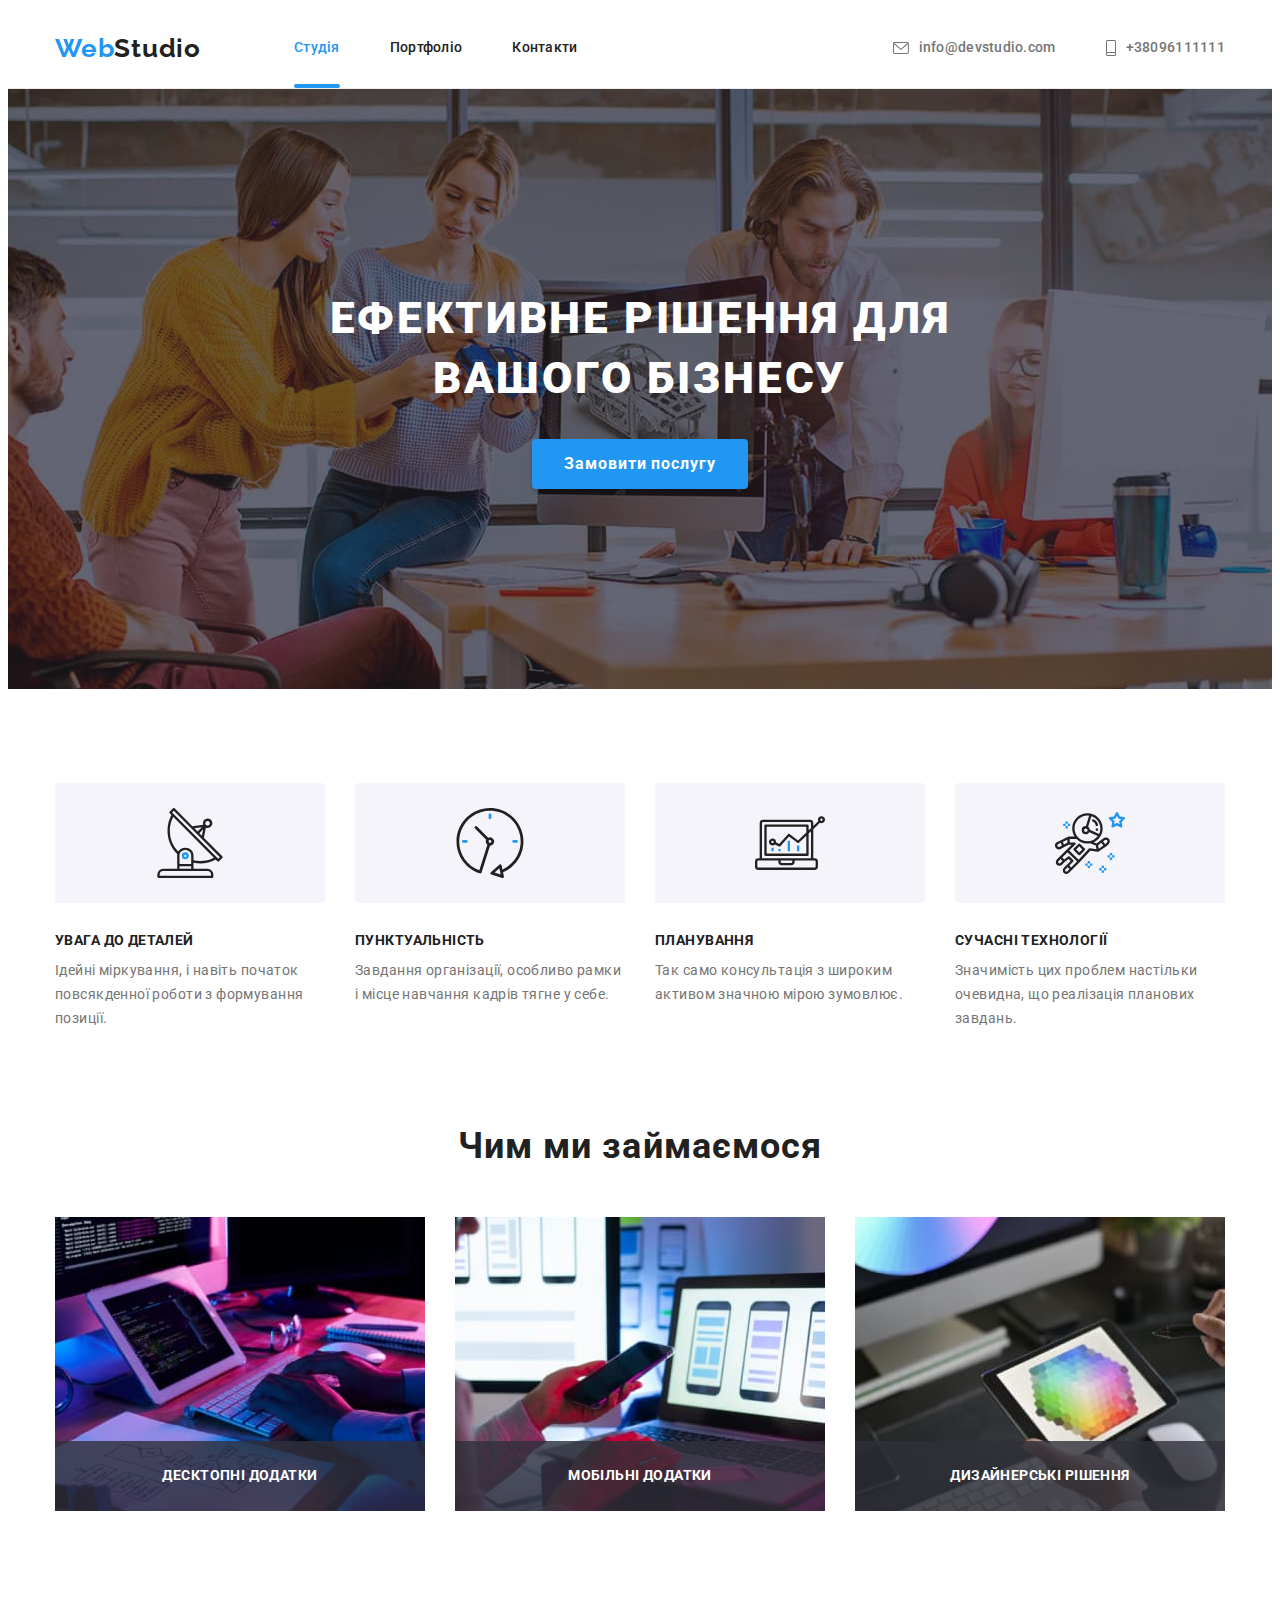
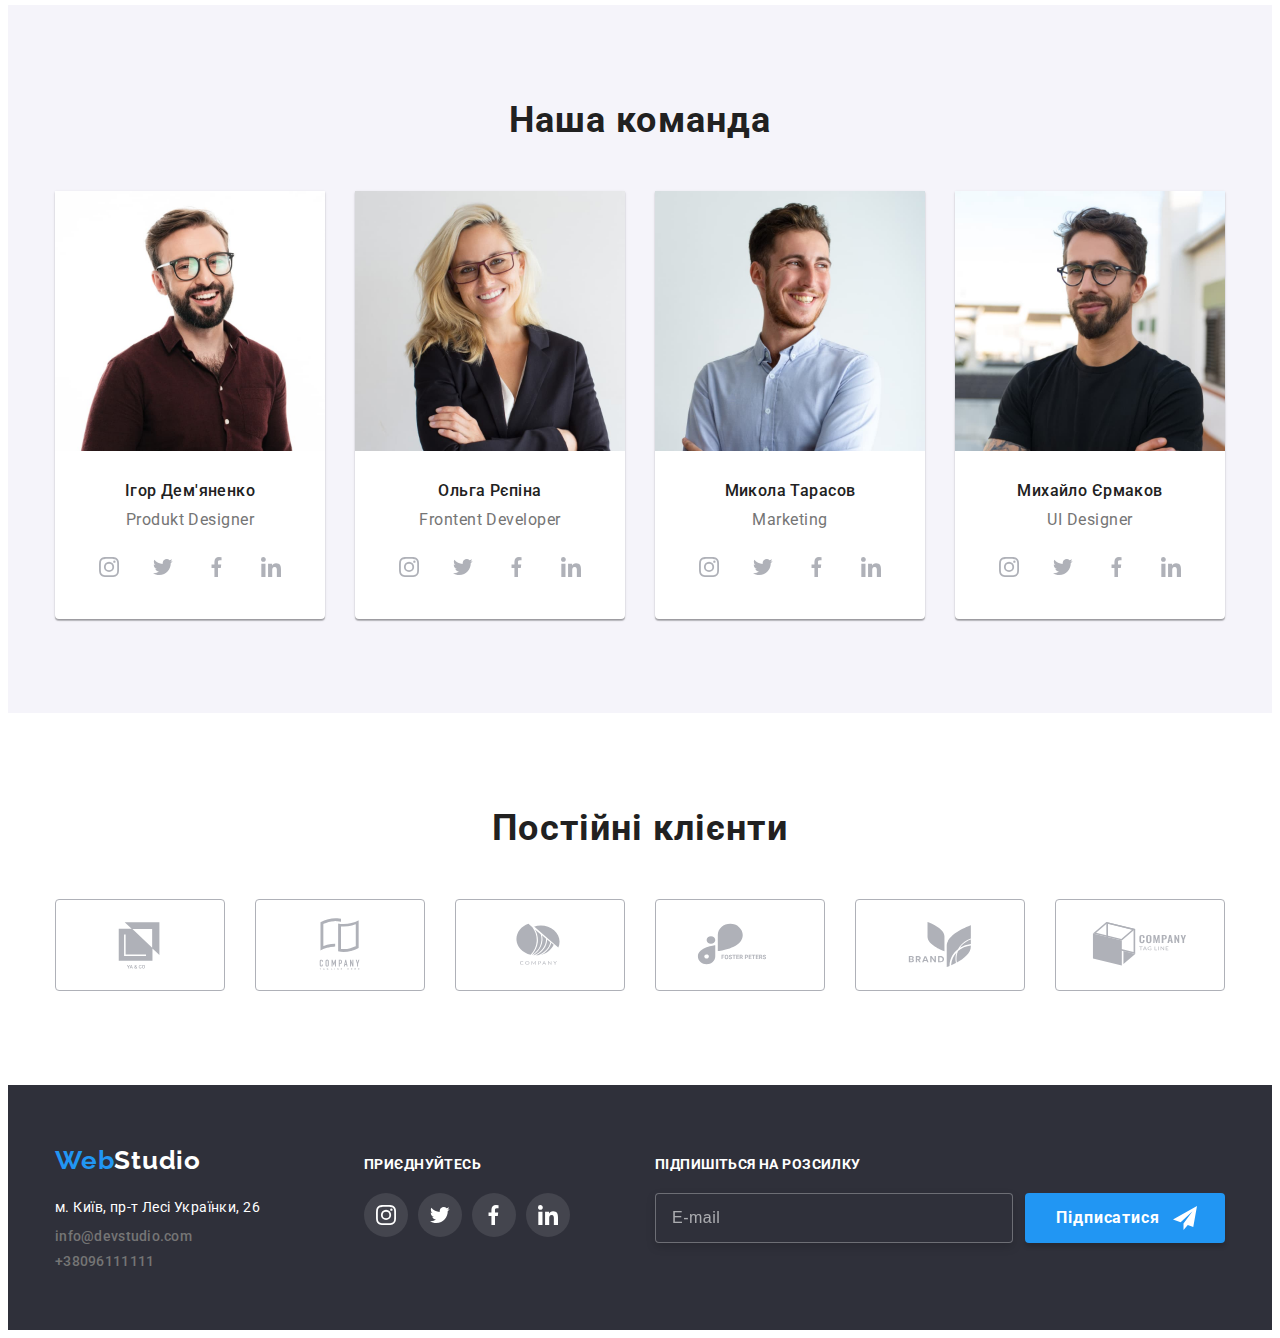
==== index.html @ d4a3750a "Initial commit" ====
<!DOCTYPE html>
<html lang="uk">
  <head>
    <meta charset="UTF-8" />
    <meta http-equiv="X-UA-Compatible" content="IE=edge" />
    <meta name="viewport" content="width=device-width, initial-scale=1.0" />
    <link rel="preconnect" href="https://fonts.googleapis.com" />
    <link rel="preconnect" href="https://fonts.gstatic.com" crossorigin />
    <link
      href="https://fonts.googleapis.com/css2?family=Raleway:wght@700&family=Roboto:wght@400;500;700;900&display=swap"
      rel="stylesheet"
    />
    <title>goit-markup-hw</title>
    <link rel="stylesheet" href="https://github.com/sindresorhus/modern-normalize" />
    <link rel="stylesheet" href="./css/main.min.css" />
  </head>
  <body>
    <header class="header">
      <div class="container header-container">
        <nav class="header-nav">
          <a href="./portpholio.html" class="logo link"
            ><span style="color: #2196f3">Web</span>Studio</a
          >
          <ul class="list header-list">
            <li><a href="./index.html" class="current header-link link hov">Студія</a></li>
            <li><a href="./portpholio.html" class="header-link hov link">Портфоліо</a></li>
            <li><a href="#" class="header-link link hov">Контакти</a></li>
          </ul>
        </nav>
        <div class="header-connect">
          <ul class="list header-list">
            <li>
              <a href="mailto:info@devstudio.com" class="link tel hov"
                ><svg class="svg-mail">
                  <use href="./img/symbol-defs.svg#mail"></use>
                </svg>
                info@devstudio.com</a
              >
            </li>
            <li>
              <a href="tel:+38096111111" class="link tel hov"
                ><svg class="svg-phone">
                  <use href="./img/symbol-defs.svg#phone"></use></svg
                >+38096111111</a
              >
            </li>
          </ul>
        </div>
      </div>
    </header>
    <main>
      <section class="hero overlay">
        <div class="container">
          <h1 class="main-title">Ефективне рішення для вашого бізнесу</h1>
          <button type="button" class="btn" data-modal-open>Замовити послугу</button>
        </div>
      </section>
      <section class="advantage">
        <div class="container">
          <h2 class="visually-hidden">Наші переваги</h2>
          <ul class="list advantage__list">
            <li class="item">
              <div class="advantage__box">
                <svg class="advantage__svg">
                  <use href="./img/symbol-defs.svg#sputnik"></use>
                </svg>
              </div>
              <h3 class="advantage__title">Увага до деталей</h3>
              <p class="advantage__text">
                Ідейні міркування, і навіть початок повсякденної роботи з формування позиції.
              </p>
            </li>
            <li class="item">
              <div class="advantage__box">
                <svg class="advantage__svg">
                  <use href="./img/symbol-defs.svg#watch"></use>
                </svg>
              </div>
              <h3 class="advantage__title">Пунктуальність</h3>
              <p class="advantage__text">
                Завдання організації, особливо рамки і місце навчання кадрів тягне у себе.
              </p>
            </li>
            <li class="item">
              <div class="advantage__box">
                <svg class="advantage__svg">
                  <use href="./img/symbol-defs.svg#laptop"></use>
                </svg>
              </div>
              <h3 class="advantage__title">Планування</h3>
              <p class="advantage__text">
                Так само консультація з широким активом значною мірою зумовлює.
              </p>
            </li>
            <li class="item">
              <div class="advantage__box">
                <svg class="advantage__svg">
                  <use href="./img/symbol-defs.svg#cosmos"></use>
                </svg>
              </div>
              <h3 class="advantage__title">Сучасні технології</h3>
              <p class="advantage__text">
                Значимість цих проблем настільки очевидна, що реалізація планових завдань.
              </p>
            </li>
          </ul>
        </div>
      </section>
      <section class="jobs">
        <div class="container">
          <h2 class="title-main">Чим ми займаємося</h2>
          <ul class="list advantage__list">
            <li class="link-caption">
              <img src="./img/1.jpg" width="370" alt="image1" />
              <p class="caption">десктопні додатки</p>
            </li>
            <li class="link-caption">
              <img src="./img/2.jpg" width="370" alt="image2" />
              <p class="caption">мобільні додатки</p>
            </li>
            <li class="link-caption">
              <img src="./img/3.jpg" width="370" alt="image3" />
              <p class="caption">дизайнерські рішення</p>
            </li>
          </ul>
        </div>
      </section>
      <section class="team">
        <div class="container">
          <h2 class="title-main">Наша команда</h2>
          <ul class="list advantage__list">
            <li class="team__item">
              <img src="./img/игорь.jpg" width="270" alt="igor" />
              <div class="person">
                <h3 class="person__title">Ігор Дем'яненко</h3>
                <p class="person__text">Produkt Designer</p>
                <ul class="list social-network__list">
                  <li>
                    <a href="" class="social-network__link">
                      <svg class="social-network__svg">
                        <use href="./img/symbol-defs.svg#instagram-2"></use>
                      </svg>
                    </a>
                  </li>
                  <li>
                    <a href="" class="social-network__link">
                      <svg class="social-network__svg">
                        <use href="./img/symbol-defs.svg#twitter"></use>
                      </svg>
                    </a>
                  </li>
                  <li>
                    <a href="" class="social-network__link">
                      <svg class="social-network__svg">
                        <use href="./img/symbol-defs.svg#facebook"></use>
                      </svg>
                    </a>
                  </li>
                  <li>
                    <a href="" class="social-network__link">
                      <svg class="social-network__svg">
                        <use href="./img/symbol-defs.svg#linkedin"></use>
                      </svg>
                    </a>
                  </li>
                </ul>
              </div>
            </li>
            <li class="team__item">
              <img src="./img/ольга.jpg" width="270" alt="olga" />
              <div class="person">
                <h3 class="person__title">Ольга Рєпіна</h3>
                <p class="person__text">Frontent Developer</p>

                <ul class="list social-network__list">
                  <li>
                    <a href="" class="social-network__link">
                      <svg class="social-network__svg">
                        <use href="./img/symbol-defs.svg#instagram-2"></use>
                      </svg>
                    </a>
                  </li>
                  <li>
                    <a href="" class="social-network__link">
                      <svg class="social-network__svg">
                        <use href="./img/symbol-defs.svg#twitter"></use>
                      </svg>
                    </a>
                  </li>
                  <li>
                    <a href="" class="social-network__link">
                      <svg class="social-network__svg">
                        <use href="./img/symbol-defs.svg#facebook"></use>
                      </svg>
                    </a>
                  </li>
                  <li>
                    <a href="" class="social-network__link">
                      <svg class="social-network__svg">
                        <use href="./img/symbol-defs.svg#linkedin"></use>
                      </svg>
                    </a>
                  </li>
                </ul>
              </div>
            </li>
            <li class="team__item">
              <img src="./img/микола.jpg" width="270" alt="mykola" />
              <div class="person">
                <h3 class="person__title">Микола Тарасов</h3>
                <p class="person__text">Marketing</p>

                <ul class="list social-network__list">
                  <li>
                    <a href="" class="social-network__link">
                      <svg class="social-network__svg">
                        <use href="./img/symbol-defs.svg#instagram-2"></use>
                      </svg>
                    </a>
                  </li>
                  <li>
                    <a href="" class="social-network__link">
                      <svg class="social-network__svg">
                        <use href="./img/symbol-defs.svg#twitter"></use>
                      </svg>
                    </a>
                  </li>
                  <li>
                    <a href="" class="social-network__link">
                      <svg class="social-network__svg">
                        <use href="./img/symbol-defs.svg#facebook"></use>
                      </svg>
                    </a>
                  </li>
                  <li>
                    <a href="" class="social-network__link">
                      <svg class="social-network__svg">
                        <use href="./img/symbol-defs.svg#linkedin"></use>
                      </svg>
                    </a>
                  </li>
                </ul>
              </div>
            </li>
            <li class="team__item">
              <img src="./img/михайло.jpg" width="270" alt="mykhailo" />
              <div class="person">
                <h3 class="person__title">Михайло Єрмаков</h3>
                <p class="person__text">UI Designer</p>

                <ul class="list social-network__list">
                  <li>
                    <a href="" class="social-network__link">
                      <svg class="social-network__svg">
                        <use href="./img/symbol-defs.svg#instagram-2"></use>
                      </svg>
                    </a>
                  </li>
                  <li>
                    <a href="" class="social-network__link">
                      <svg class="social-network__svg">
                        <use href="./img/symbol-defs.svg#twitter"></use>
                      </svg>
                    </a>
                  </li>
                  <li>
                    <a href="" class="social-network__link">
                      <svg class="social-network__svg">
                        <use href="./img/symbol-defs.svg#facebook"></use>
                      </svg>
                    </a>
                  </li>
                  <li>
                    <a href="" class="social-network__link">
                      <svg class="social-network__svg">
                        <use href="./img/symbol-defs.svg#linkedin"></use>
                      </svg>
                    </a>
                  </li>
                </ul>
              </div>
            </li>
          </ul>
        </div>
      </section>
      <section class="logo-company">
        <div class="container">
          <h2 class="logo-company__title title-main">Постійні клієнти</h2>
          <ul class="list logo-company__list">
            <li>
              <a href="" class="logo-company__link">
                <svg class="logo-company__svg">
                  <use href="./img/symbol-defs.svg#Logo"></use></svg
              ></a>
            </li>
            <li>
              <a href="" class="logo-company__link">
                <svg class="logo-company__svg">
                  <use href="./img/symbol-defs.svg#Logo-1"></use>
                </svg>
              </a>
            </li>
            <li>
              <a href="" class="logo-company__link">
                <svg class="logo-company__svg">
                  <use href="./img/symbol-defs.svg#Logo-2"></use>
                </svg>
              </a>
            </li>
            <li>
              <a href="" class="logo-company__link">
                <svg class="logo-company__svg">
                  <use href="./img/symbol-defs.svg#Logo-3"></use>
                </svg>
              </a>
            </li>
            <li>
              <a href="" class="logo-company__link">
                <svg class="logo-company__svg">
                  <use href="./img/symbol-defs.svg#Logo-4"></use>
                </svg>
              </a>
            </li>
            <li>
              <a href="" class="logo-company__link">
                <svg class="logo-company__svg">
                  <use href="./img/symbol-defs.svg#Logo-5"></use>
                </svg>
              </a>
            </li>
          </ul>
        </div>
      </section>
    </main>
    <footer class="footer-position">
      <div class="container foot-box">
        <div class="">
          <div class="container-footer-logo">
            <a href="./index.html" class="logo link"
              ><span style="color: #2196f3">Web</span><span style="color: #fff">Studio</span></a
            >
          </div>
          <address>
            <ul class="list link">
              <li class="footer-item">
                <a
                  href="https://goo.gl/maps/vULrWjoXv9jfUNFcA"
                  target="_blank"
                  rel="noopener noreferrer nofollow"
                  class="link adress foot-contact"
                  >м. Київ, пр-т Лесі Українки, 26</a
                >
              </li>
              <li class="footer-item">
                <a href="mailto:info@devstudio.com" class="link tel foot-contact"
                  >info@devstudio.com
                </a>
              </li>
              <li class="footer-item">
                <a href="tel:+38096111111" class="link tel foot-contact">+38096111111</a>
              </li>
            </ul>
          </address>
        </div>
        <div>
          <div class="social-network-box">
            <h3 class="last-title">приєднуйтесь</h3>
            <ul class="list social-foot__list">
              <li>
                <a href="" class="social-foot__link">
                  <svg class="social-foot__svg">
                    <use href="./img/symbol-defs.svg#instagram-2"></use>
                  </svg>
                </a>
              </li>
              <li>
                <a href="" class="social-foot__link">
                  <svg class="social-foot__svg">
                    <use href="./img/symbol-defs.svg#twitter"></use>
                  </svg>
                </a>
              </li>
              <li>
                <a href="" class="social-foot__link">
                  <svg class="social-foot__svg">
                    <use href="./img/symbol-defs.svg#facebook"></use>
                  </svg>
                </a>
              </li>
              <li>
                <a href="" class="social-foot__link">
                  <svg class="social-foot__svg">
                    <use href="./img/symbol-defs.svg#linkedin"></use>
                  </svg>
                </a>
              </li>
            </ul>
          </div>
        </div>
        <div class="mailing-list">
          <p class="last-title">підпишіться на розсилку</p>
          <form class="mailing-form">
            <input type="email" name="email" class="mailing-input" placeholder="E-mail" />
            <button type="submit" class="mailing-list-btn">Підписатися</button>
            <svg class="mailing-icon">
              <use href="./img/symbol-defs.svg#telegram" width="24" , height="24"></use>
            </svg>
          </form>
        </div>
      </div>
    </footer>
    <div class="backdrop is-hidden" data-modal>
      <div class="modal">
        <button class="close-btn" data-modal-close>
          <svg class="icon-close">
            <use href="./img/symbol-defs.svg#close"></use>
          </svg>
        </button>
        <p class="modal-title">Залиште свої дані, ми вам передзвонимо</p>
        <form class="modal-box">
          <label class="input-label"
            ><p class="modal-name">Ім'я</p>
            <div class="input-wrap">
              <input type="text" name="user-name" class="modal-input" required />
              <svg class="modal-input-icon">
                <use href="./img/symbol-defs.svg#person-black"></use>
              </svg>
            </div>
          </label>
          <label class="input-label"
            ><p class="modal-name">Телефон</p>
            <div class="input-wrap">
              <input type="tel" name="user-phone" class="modal-input" required />
              <svg class="modal-input-icon">
                <use href="./img/symbol-defs.svg#phone-black"></use>
              </svg>
            </div>
          </label>
          <label class="input-label"
            ><p class="modal-name">Пошта</p>
            <div class="input-wrap">
              <input type="email" name="user-email" class="modal-input" required />
              <svg class="modal-input-icon">
                <use href="./img/symbol-defs.svg#email-black"></use>
              </svg>
            </div>
          </label>
          <label class="input-label"
            ><p class="modal-name">Коментар</p>
            <textarea
              class="modal-textarea"
              name="Коментар"
              id=""
              placeholder="Введіть текст"
            ></textarea>
          </label>
          <label class="label">
            <input type="checkbox" class="checkbox" required />
            <span class="icon"></span>
            Погоджуюся з розсилкою та приймаю
            <a href="#" class="modal-link">Умови договору.</a>
          </label>
          <button type="submit" class="modal-btn">Відправити</button>
        </form>
      </div>
    </div>
    <script src="./js/modal.js"></script>
  </body>
</html>
---- css/main.min.css ----
body{font-family:roboto,sans-serif;font-size:14px;letter-spacing:.03em;color:var(--title-color);background-color:var(--main-bcg-color)}*{box-sizing:border-box}.link:focus,.link:hover{color:var(--blue-color)}p,h1,h2,h3,h4,h5,h6{margin:0}ul,ol{margin:0;padding-left:0}img{display:block;max-width:100%;height:auto}.list{list-style:none}.link{text-decoration:none}.btn{cursor:pointer;font-family:"Roboto";font-weight:700;font-size:16px;line-height:1.9;padding:10px 32px;margin-top:30px;letter-spacing:.06em;box-shadow:0px 4px 4px rgba(0,0,0,.15);border-radius:4px;border:none;background:var(--blue-color);color:var(--main-bcg-color)}.mailing-list-btn{width:200px;height:50px;color:#fff;background:#2196f3;box-shadow:0px 4px 4px rgba(0,0,0,.15);border-radius:4px;font-family:"Roboto";font-style:normal;font-weight:700;font-size:16px;line-height:1.9;letter-spacing:.06em;margin-left:12px;padding-left:28px;padding-right:62px;border-color:rgba(0,0,0,0)}.modal-btn{display:block;width:200px;height:50px;background:#188ce8;box-shadow:0px 4px 4px rgba(0,0,0,.15);border-radius:4px;font-weight:700;font-size:16px;line-height:1.9;letter-spacing:.06em;color:#fff;border-color:rgba(0,0,0,0);margin-top:30px;margin-right:auto;margin-left:auto}.nav-btn{font-family:inherit;color:var(--title-color);background:#f5f4fa;cursor:pointer;font-weight:500;font-size:16px;line-height:1.63;text-align:center;letter-spacing:.03em;border:0;border-radius:4px;padding:6px 22px;transition-duration:250ms;transition-timing-function:cubic-bezier(0.4, 0, 0.2, 1);transition-property:background,color,box-shadow}.nav-btn:focus,.nav-btn:hover{background:var(--blue-color);color:var(--main-bcg-color);box-shadow:0px 3px 1px rgba(0,0,0,.1),0px 1px 2px rgba(0,0,0,.08),0px 2px 2px rgba(0,0,0,.12)}.close-btn{position:absolute;top:8px;right:8px;height:30px;width:30px;background:#fff;border-radius:50%;display:flex;align-items:center;justify-content:center;cursor:pointer;border:1px solid rgba(0,0,0,.1);transition-duration:250ms}.close-btn:hover{border:1px solid #2196f3}.container{width:1200px;padding-left:15px;padding-right:15px;margin:0 auto}.title-main{font-weight:700;font-size:36px;line-height:1.17;text-align:center;letter-spacing:.03em;color:var(--title-color);margin-bottom:50px}.advantage{padding-top:94px;padding-bottom:94px}.advantage__list{display:flex;gap:30px;padding-left:0}.item{width:270px}.advantage__box{height:120px;margin-bottom:30px;background:#f5f4fa;border-radius:4px;display:flex;justify-content:center;align-items:center}.advantage__svg{width:70px;height:70px}.advantage__title{margin-top:0;margin-bottom:10px;font-weight:700;font-size:14px;line-height:1.14;letter-spacing:.03em;text-transform:uppercase;color:var(--title-color)}.advantage__text{line-height:1.71;color:var(--text-color)}.team{background-color:#f5f4fa;padding-top:94px;padding-bottom:94px}.team__item{text-align:center;background:#fff;box-shadow:0px 1px 3px rgba(0,0,0,.12),0px 1px 1px rgba(0,0,0,.14),0px 2px 1px rgba(0,0,0,.2);border-radius:0px 0px 4px 4px}.person{padding-top:30px;padding-bottom:30px}.person__title{font-weight:500;font-size:16px;line-height:1.19;text-align:center;color:var(--title-color)}.person__text{font-weight:400;font-size:16px;line-height:1.19;text-align:center;letter-spacing:.03em;color:var(--text-color);margin-top:10px}.social-network__list{display:flex;margin-top:16px;gap:10px;justify-content:center;padding-left:0}.social-network__link{width:44px;height:44px;border-radius:50%;display:flex;justify-content:center;align-items:center;color:var(--main-bcg-color);background-color:rgba(255,255,255,.1);transition-property:background-color;transition-duration:250ms;transition-timing-function:cubic-bezier(0.4, 0, 0.2, 1)}.social-network__link:focus,.social-network__link:hover{background-color:#2196f3}.logo-company{padding-top:94px;padding-bottom:94px}.social-network__svg{width:20px;height:20px;fill:#afb1b8;transition-duration:250ms;transition-timing-function:cubic-bezier(0.4, 0, 0.2, 1)}.social-network__link:hover .social-network__svg,.social-network__link:focus .social-network__svg{fill:#fff}.logo-company__title{margin-bottom:50px}.logo-company__list{display:flex;gap:30px;padding-left:0}.logo-company__svg{width:106px;height:60px;display:flex;fill:currentColor;transition:fill 250ms linear;transition-timing-function:cubic-bezier(0.4, 0, 0.2, 1)}.logo-company-link:hover .logo-company__svg,.logo-company-link:focus .logo-company__svg{fill:#2196f3}.logo-company__link{display:flex;width:170px;height:92px;border:1px solid currentColor;border-radius:4px;color:#afb1b8;justify-content:center;align-items:center;transition-property:color;transition-duration:250ms;transition-timing-function:cubic-bezier(0.4, 0, 0.2, 1)}.logo-company__link:hover,.logo-company__link:focus{color:var(--blue-color)}.footer-position{display:flex;background-color:#2f303a;padding-top:60px;padding-bottom:60px}.foot-contact{font-weight:400;font-size:14px;line-height:1.71;letter-spacing:.03em;font-style:normal;color:rgba(255,255,255,.6);transition-duration:250ms;transition-property:color;transition-timing-function:cubic-bezier(0.4, 0, 0.2, 1)}.container-footer-logo{display:flex;flex-wrap:wrap;margin-bottom:20px}.foot-box{display:flex;align-items:baseline}.social-foot__list{display:flex;gap:10px;padding-left:0}.social-foot__link{width:44px;height:44px;border-radius:50%;display:flex;justify-content:center;align-items:center;color:var(--main-bcg-color);background-color:rgba(255,255,255,.1);transition-property:color,background-color;transition-duration:250ms;transition-timing-function:cubic-bezier(0.4, 0, 0.2, 1)}.social-foot__link:focus,.social-foot__link:hover{background-color:#2196f3;color:var(--main-bcg-color)}.social-foot__link:focus .social-foot__svg,.social-foot__link:hover .social-foot__svg{fill:#fff}.social-foot__svg{height:20px;width:20px;fill:currentColor}.footer-item{margin-bottom:9px}.footer-item:last-child{margin-bottom:0}.adress{font-size:14px;line-height:1.71;color:var(--main-bcg-color)}.social-network-box{margin-left:70px}.last-title{font-weight:700;font-size:14px;line-height:1.14;letter-spacing:.03em;text-transform:uppercase;color:#fff;margin-bottom:20px}.mailing-list{margin-left:auto}.mailing-list>form{display:flex}.mailing-input{width:358px;height:50px;background:#2f303a;border:1px solid rgba(255,255,255,.3);border-radius:4px;filter:drop-shadow(0px 4px 4px rgba(0, 0, 0, 0.15));padding-left:16px;font-weight:400;font-size:16px;line-height:1.25;letter-spacing:.03em;color:rgba(255,255,255,.6);outline:rgba(0,0,0,0);transition-property:border-color}.mailing-input:focus{border-color:#2196f3;transition-timing-function:cubic-bezier(0.4, 0, 0.2, 1);transition-duration:250ms}.mailing-input::-moz-placeholder{font-weight:400;font-size:16px;line-height:1.25;letter-spacing:.03em;color:rgba(255,255,255,.6)}.mailing-input:-ms-input-placeholder{font-weight:400;font-size:16px;line-height:1.25;letter-spacing:.03em;color:rgba(255,255,255,.6)}.mailing-input::placeholder{font-weight:400;font-size:16px;line-height:1.25;letter-spacing:.03em;color:rgba(255,255,255,.6)}.mailing-form{position:relative}.mailing-icon{fill:#fff;width:24px;height:24px;position:absolute;right:0;top:13px;right:28px}.hov:focus,.hov:hover{color:var(--blue-color)}.visually-hidden{position:absolute;width:1px;height:1px;margin:-1px;border:0;padding:0;white-space:nowrap;-webkit-clip-path:inset(100%);clip-path:inset(100%);clip:rect(0 0 0 0);overflow:hidden}.header{border-bottom:1px solid #ececec}.header-list{display:flex;gap:50px}.header-nav{display:flex;align-items:center}.svg-mail{width:16px;height:12px;margin-right:10px;fill:currentColor}.svg-mail:hover{fill:#2196f3}.svg-phone{width:10px;height:16px;margin-right:10px;fill:currentColor}.svg-phone:hover{fill:#2196f3}.header-connect{margin-left:auto}.header-container{display:flex;align-items:center}.logo{font-family:"Raleway";font-weight:700;font-size:26px;line-height:1.19;letter-spacing:.03em;color:var(--title-color);margin-right:93px}.header-link{text-decoration:none;font-weight:500;font-size:14px;line-height:1.14;letter-spacing:.02em;padding:32px 0;display:block;color:var(--title-color);transition-duration:250ms;transition-property:color;transition-timing-function:cubic-bezier(0.4, 0, 0.2, 1)}.current{color:var(--blue-color);position:relative}.current::after{content:"";display:inline-block;position:absolute;border-radius:2px;height:4px;width:100%;background:#2196f3;bottom:0;left:0}.header-tel{display:flex;gap:50px}.tel{font-weight:500;font-size:14px;line-height:1.14;letter-spacing:.02em;color:var(--text-color);display:flex;align-items:center;transition-duration:250ms;transition-property:color;transition-timing-function:cubic-bezier(0.4, 0, 0.2, 1)}.adress{font-weight:400;font-size:14px;line-height:1.71;color:var(--main-bcg-color)}.hero{padding:200px 0;text-align:center}.overlay{background-color:#2f303a;background-image:linear-gradient(to right, rgba(47, 48, 58, 0.4), rgba(47, 48, 58, 0.4)),url(../img/hero.jpg);background-repeat:no-repeat;background-position:center;background-size:cover;margin:0 auto;max-width:1600px;height:600px}.main-title{margin:0 auto;font-weight:900;font-size:44px;line-height:1.36;text-align:center;letter-spacing:.06em;text-transform:uppercase;width:696px;color:var(--main-bcg-color)}.box-btn{text-align:center}.icon-close{height:11px;width:11px}.backdrop{background:rgba(0,0,0,.2);width:100%;height:100%;position:fixed;top:0;left:0;transition:color 250ms linear,visibility 250ms;transition:cubic-bezier(0.4, 0, 0.2, 1)}.is-hidden{opacity:0;visibility:hidden;pointer-events:none;transition-duration:250ms}.modal{position:relative;top:50%;left:50%;transform:translate(-50%, -50%) rotateX(0);width:528px;background:#fff;box-shadow:0px 1px 3px rgba(0,0,0,.12),0px 1px 1px rgba(0,0,0,.14),0px 2px 1px rgba(0,0,0,.2);border-radius:4px;transition-duration:250ms;transition-timing-function:cubic-bezier(0.4, 0, 0.2, 1);padding:40px;transition-property:transform}.modal-title{font-weight:700;font-size:20px;line-height:1.15;text-align:center;color:var(--title-color);margin-bottom:12px}.modal-input-icon{position:absolute;width:18px;height:18px;left:10px;top:50%;transform:translateY(-50%)}.modal-input:focus+.modal-input-icon{fill:#2196f3;transition-timing-function:cubic-bezier(0.4, 0, 0.2, 1);transition-duration:250ms}.modal-input{width:100%;height:40px;border:1px solid rgba(33,33,33,.2);border-radius:4px;font-weight:400;font-size:16px;line-height:1.17;letter-spacing:.01em;color:#757575;padding-left:42px;outline:rgba(0,0,0,0);transition-property:border-color,fill}.modal-input:focus{border-color:#2196f3;transition-timing-function:cubic-bezier(0.4, 0, 0.2, 1);transition-duration:250ms}.input-wrap{position:relative}.input-label{font-weight:400;font-size:12px;line-height:1.17;letter-spacing:.01em;color:#757575;display:block;margin-bottom:10px}.modal-name{margin-bottom:4px}.modal-textarea{width:100%;height:120px;border:1px solid rgba(33,33,33,.2);border-radius:4px;padding:12px 16px;font-weight:400;font-size:12px;line-height:1.17;letter-spacing:.01em;color:#757575;resize:none;outline:rgba(0,0,0,0);transition-property:border-color;margin-bottom:20px}.modal-textarea :focus{border-color:#2196f3;transition-timing-function:cubic-bezier(0.4, 0, 0.2, 1);transition-duration:250ms}.modal-textarea ::-moz-placeholder{font-weight:400;font-size:12px;line-height:1.17;letter-spacing:.01em;color:rgba(117,117,117,.5)}.modal-textarea :-ms-input-placeholder{font-weight:400;font-size:12px;line-height:1.17;letter-spacing:.01em;color:rgba(117,117,117,.5)}.modal-textarea ::placeholder{font-weight:400;font-size:12px;line-height:1.17;letter-spacing:.01em;color:rgba(117,117,117,.5)}.modal-link{font-family:"Roboto";font-style:normal;font-weight:400;font-size:14px;line-height:1.71;letter-spacing:.03em;color:#2196f3;margin-left:8px}.label{display:inline-block;display:flex;justify-content:center;align-items:center}.icon{display:inline-block;width:16px;height:15px;border:2px solid #212121;border-radius:2px;margin-right:7px}.checkbox:checked+.icon{border-color:#2196f3;background-color:#2196f3;background-image:url(../img/icon.svg);background-size:contain;border-radius:2px;background-origin:border-box}.checkbox{position:absolute;-webkit-appearance:none;-moz-appearance:none}.is-hidden .modal{transform:translate(-50%, -50%) rotateX(90deg)}.btns-portpholio{display:flex;gap:8px;justify-content:center;margin-bottom:50px}.jobs{padding-bottom:94px}.link-caption{position:relative}.caption{font-weight:700;line-height:1.14;text-transform:uppercase;color:#fff;display:flex;justify-content:center;align-items:center;height:70px;width:370px;background:rgba(47,48,58,.8);position:absolute;bottom:0;margin-bottom:0}.main-sect{padding-top:94px;padding-bottom:94px}.portpholio-list{display:flex;flex-wrap:wrap;margin-left:-30px;margin-top:-30px}.portfolio-title{font-weight:700;font-size:18px;line-height:2;letter-spacing:.06em;color:var(--title-color);margin-bottom:4px}.portpholio-item{flex-basis:calc(33.3333333333% - 30px);margin-left:30px;margin-top:30px}.card-bcg{border:1px solid #eee;padding:20px 24px}.thumb-portpholio{position:relative;width:100%;height:100%;top:0;left:0;overflow:hidden}.thumb-text{position:absolute;padding:63px 24px;font-weight:400;font-size:18px;line-height:1.55;background:rgba(33,150,243,.9);color:#fff;transform:translateY(0);transition:transform 250ms linear;transition-property:translateY(-100%)}.portpholio-link:hover .thumb-text,.portpholio-link:focus .thumb-text{transform:translateY(-100%)}.teem-p{font-size:16px;line-height:1.19;letter-spacing:.03em;margin-top:10px;color:var(--text-color)}.portpholio-link{display:block;transition-duration:250ms;transition-property:box-shadow;transition-timing-function:cubic-bezier(0.4, 0, 0.2, 1)}.portpholio-link:hover,.portpholio-link:focus{box-shadow:0px 1px 1px rgba(0,0,0,.12),0px 4px 4px rgba(0,0,0,.06),1px 4px 6px rgba(0,0,0,.16)}.visually-hidden{position:absolute;width:1px;height:1px;margin:-1px;border:0;padding:0;white-space:nowrap;-webkit-clip-path:inset(100%);clip-path:inset(100%);clip:rect(0 0 0 0);overflow:hidden}:root{--blue-color: #2196f3;--title-color: #212121;--text-color: #757575;--main-bcg-color: #ffffff}/*# sourceMappingURL=main.min.css.map */
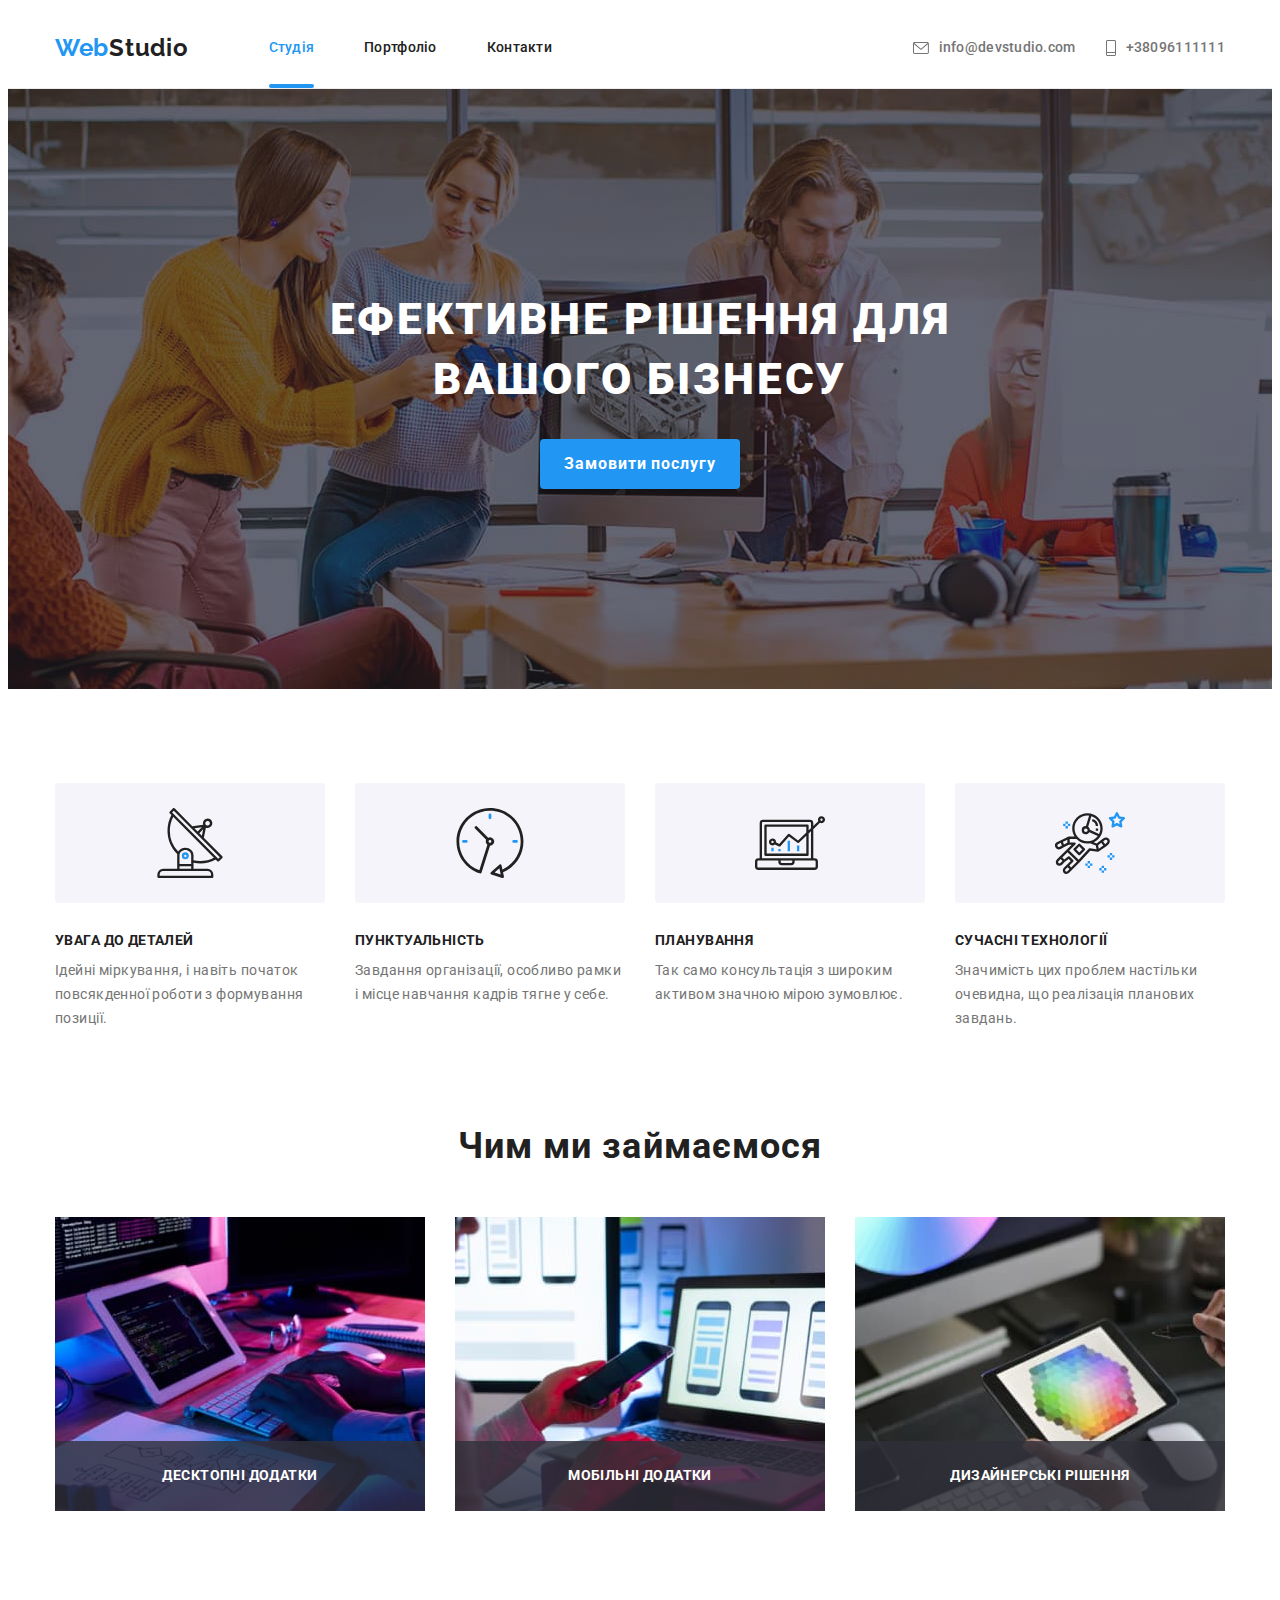
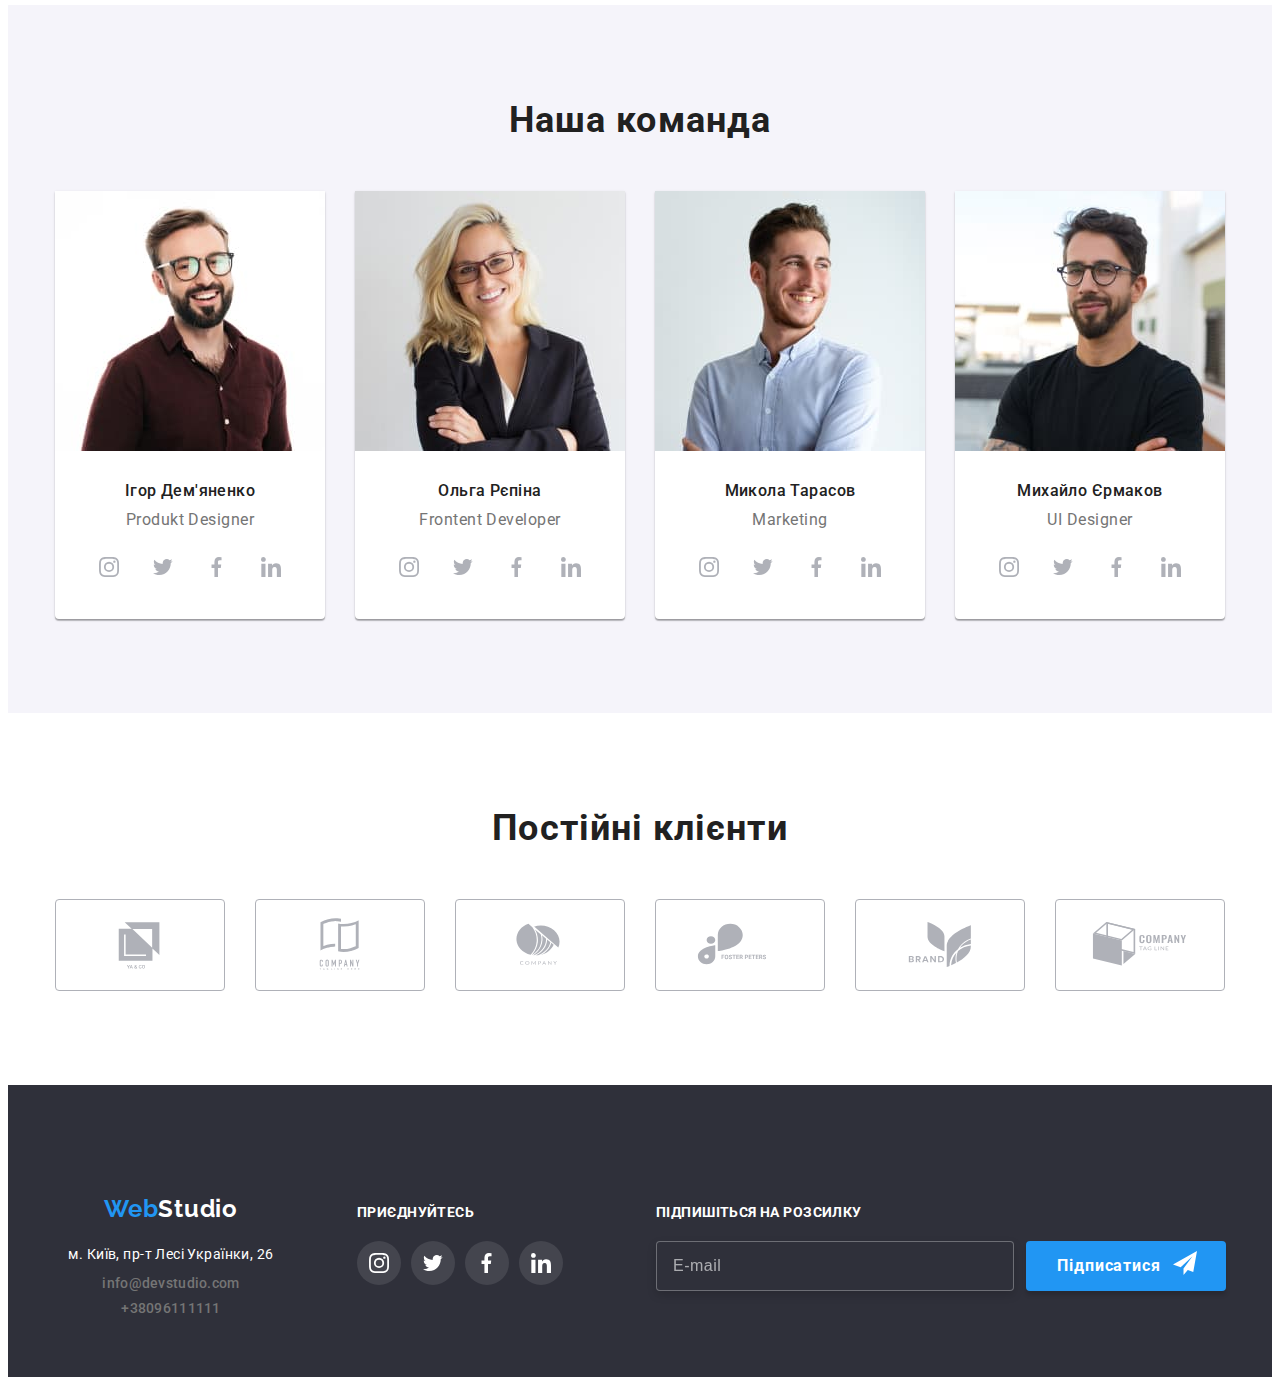
==== commit 531277a6: "8888" ====
--- a/index.html
+++ b/index.html
@@ -28,7 +28,7 @@
           </ul>
         </nav>
         <div class="header-connect">
-          <ul class="list header-list">
+          <ul class="list header-list tab-list">
             <li>
               <a href="mailto:info@devstudio.com" class="link tel hov"
                 ><svg class="svg-mail">
@@ -44,6 +44,37 @@
                 >+38096111111</a
               >
             </li>
+          </ul>
+        </div>
+        <button type="button" class="menu-open" data-menu-open>
+          <svg>
+            <use href="./img/symbol-defs.svg#menu" width="40"></use>
+          </svg>
+        </button>
+      </div>
+      <div class="mob-menu is-hidden" data-menu>
+        <button type="button" class="menu-close" data-menu-close>
+          <svg>
+            <use href="./img/symbol-defs.svg#close" width="19"></use>
+          </svg>
+        </button>
+        <ul class="mob-nav__list list">
+          <li><a href="./index.html" class="mob-nav__link link mob-current">Студія</a></li>
+          <li><a href="./portpholio.html" class="mob-nav__link link">Портфоліо</a></li>
+          <li><a href="#" class="mob-nav__link link">Контакти</a></li>
+        </ul>
+        <div>
+          <ul class="list">
+            <li><a href="tel:+38096111111" class="mob-tel link">+38096111111</a></li>
+            <li>
+              <a href="mailto:info@devstudio.com" class="mob-mail link">info@devstudio.com</a>
+            </li>
+          </ul>
+          <ul class="mob-soc__list list">
+            <li><a href="" class="mob-soc link">Instagram</a><span class="line">|</span></li>
+            <li><a href="" class="mob-soc link">Twitter</a><span class="line">|</span></li>
+            <li><a href="" class="mob-soc link">Facebook</a><span class="line">|</span></li>
+            <li><a href="" class="mob-soc link">Linkedin</a><span class="noline">|</span></li>
           </ul>
         </div>
       </div>
@@ -109,7 +140,7 @@
       <section class="jobs">
         <div class="container">
           <h2 class="title-main">Чим ми займаємося</h2>
-          <ul class="list advantage__list">
+          <ul class="list jobs__list">
             <li class="link-caption">
               <img src="./img/1.jpg" width="370" alt="image1" />
               <p class="caption">десктопні додатки</p>
@@ -128,9 +159,24 @@
       <section class="team">
         <div class="container">
           <h2 class="title-main">Наша команда</h2>
-          <ul class="list advantage__list">
+          <ul class="list team__list">
             <li class="team__item">
-              <img src="./img/игорь.jpg" width="270" alt="igor" />
+              <picture>
+                <source
+                  srcset="./img/igor-desk.jpg 1x, ./img/igor-desk-x2.jpg 2x"
+                  media="(min-width: 1200px)"
+                />
+                <source
+                  srcset="./img/igor-tab.jpg 1x, ./img/igor-tab-x2.jpg 2x"
+                  media="(min-width: 768px)"
+                />
+                <source
+                  srcset="./img/igor-mob.jpg 1x, ./img/igor-mob-2x.jpg 2x"
+                  media="(max-width: 320px)"
+                />
+                <img src="./img/игорь.jpg" width="450" alt="igor" />
+              </picture>
+
               <div class="person">
                 <h3 class="person__title">Ігор Дем'яненко</h3>
                 <p class="person__text">Produkt Designer</p>
@@ -167,7 +213,22 @@
               </div>
             </li>
             <li class="team__item">
-              <img src="./img/ольга.jpg" width="270" alt="olga" />
+              <picture>
+                <source
+                  srcset="./img/olga-desk.jpg 1x, ./img/olga-desk-x2.jpg 2x"
+                  media="(min-width: 1200px)"
+                />
+                <source
+                  srcset="./img/olga-tab.jpg 1x, ./img/olga-tab-x2.jpg 2x"
+                  media="(min-width: 768px)"
+                />
+                <source
+                  srcset="./img/olga-mob.jpg 1x, ./img/olga-mob-2x.jpg 2x"
+                  media="(max-width: 320px)"
+                />
+                <img src="./img/ольга.jpg" width="450" alt="olga" />
+              </picture>
+
               <div class="person">
                 <h3 class="person__title">Ольга Рєпіна</h3>
                 <p class="person__text">Frontent Developer</p>
@@ -205,7 +266,22 @@
               </div>
             </li>
             <li class="team__item">
-              <img src="./img/микола.jpg" width="270" alt="mykola" />
+              <picture>
+                <source
+                  srcset="./img/mykola-desk.jpg 1x, ./img/mykola-desk-x2.jpg 2x"
+                  media="(min-width: 1200px)"
+                />
+                <source
+                  srcset="./img/mykola-tab.jpg 1x, ./img/mykola-tab-x2.jpg 2x"
+                  media="(min-width: 768px)"
+                />
+                <source
+                  srcset="./img/mykola-mob.jpg 1x, ./img/mykola-mob-2x.jpg 2x"
+                  media="(max-width: 320px)"
+                />
+                <img src="./img/микола.jpg" width="450" alt="mykola" />
+              </picture>
+
               <div class="person">
                 <h3 class="person__title">Микола Тарасов</h3>
                 <p class="person__text">Marketing</p>
@@ -243,7 +319,22 @@
               </div>
             </li>
             <li class="team__item">
-              <img src="./img/михайло.jpg" width="270" alt="mykhailo" />
+              <picture>
+                <source
+                  srcset="./img/mykhailo-desk.jpg 1x, ./img/mykhailo-desk-x2.jpg 2x"
+                  media="(min-width: 1200px)"
+                />
+                <source
+                  srcset="./img/mykhailo-tab.jpg 1x, ./img/mykhailo-tab-x2.jpg 2x"
+                  media="(min-width: 768px)"
+                />
+                <source
+                  srcset="./img/mykhailo-mob.jpg 1x, ./img/mykhailo-mob-2x.jpg 2x"
+                  media="(max-width: 320px)"
+                />
+                <img src="./img/михайло.jpg" width="450" alt="mykhailo" />
+              </picture>
+
               <div class="person">
                 <h3 class="person__title">Михайло Єрмаков</h3>
                 <p class="person__text">UI Designer</p>
@@ -287,7 +378,7 @@
         <div class="container">
           <h2 class="logo-company__title title-main">Постійні клієнти</h2>
           <ul class="list logo-company__list">
-            <li>
+            <li class="logo-company__item">
               <a href="" class="logo-company__link">
                 <svg class="logo-company__svg">
                   <use href="./img/symbol-defs.svg#Logo"></use></svg
@@ -334,35 +425,35 @@
     </main>
     <footer class="footer-position">
       <div class="container foot-box">
-        <div class="">
-          <div class="container-footer-logo">
-            <a href="./index.html" class="logo link"
-              ><span style="color: #2196f3">Web</span><span style="color: #fff">Studio</span></a
-            >
+        <div class="container-foot-adress">
+          <div class="foot-adress-box">
+            <div class="container-footer-logo">
+              <a href="./index.html" class="logo link"
+                ><span style="color: #2196f3">Web</span><span style="color: #fff">Studio</span></a
+              >
+            </div>
+            <address class="footer-address">
+              <ul class="list link">
+                <li class="footer-item">
+                  <a
+                    href="https://goo.gl/maps/vULrWjoXv9jfUNFcA"
+                    target="_blank"
+                    rel="noopener noreferrer nofollow"
+                    class="link adress foot-contact"
+                    >м. Київ, пр-т Лесі Українки, 26</a
+                  >
+                </li>
+                <li class="footer-item">
+                  <a href="mailto:info@devstudio.com" class="link tel foot-contact"
+                    >info@devstudio.com
+                  </a>
+                </li>
+                <li class="footer-item">
+                  <a href="tel:+38096111111" class="link tel foot-contact">+38096111111</a>
+                </li>
+              </ul>
+            </address>
           </div>
-          <address>
-            <ul class="list link">
-              <li class="footer-item">
-                <a
-                  href="https://goo.gl/maps/vULrWjoXv9jfUNFcA"
-                  target="_blank"
-                  rel="noopener noreferrer nofollow"
-                  class="link adress foot-contact"
-                  >м. Київ, пр-т Лесі Українки, 26</a
-                >
-              </li>
-              <li class="footer-item">
-                <a href="mailto:info@devstudio.com" class="link tel foot-contact"
-                  >info@devstudio.com
-                </a>
-              </li>
-              <li class="footer-item">
-                <a href="tel:+38096111111" class="link tel foot-contact">+38096111111</a>
-              </li>
-            </ul>
-          </address>
-        </div>
-        <div>
           <div class="social-network-box">
             <h3 class="last-title">приєднуйтесь</h3>
             <ul class="list social-foot__list">
@@ -401,10 +492,11 @@
           <p class="last-title">підпишіться на розсилку</p>
           <form class="mailing-form">
             <input type="email" name="email" class="mailing-input" placeholder="E-mail" />
-            <button type="submit" class="mailing-list-btn">Підписатися</button>
-            <svg class="mailing-icon">
-              <use href="./img/symbol-defs.svg#telegram" width="24" , height="24"></use>
-            </svg>
+            <button type="submit" class="mailing-list-btn">
+              Підписатися<svg class="mailing-icon">
+                <use href="./img/symbol-defs.svg#telegram" width="24" , height="24"></use>
+              </svg>
+            </button>
           </form>
         </div>
       </div>
@@ -457,7 +549,7 @@
           <label class="label">
             <input type="checkbox" class="checkbox" required />
             <span class="icon"></span>
-            Погоджуюся з розсилкою та приймаю
+            <p class="modal-text">Погоджуюся з розсилкою та приймаю</p>
             <a href="#" class="modal-link">Умови договору.</a>
           </label>
           <button type="submit" class="modal-btn">Відправити</button>
@@ -465,5 +557,6 @@
       </div>
     </div>
     <script src="./js/modal.js"></script>
+    <script src="./js/menu.js"></script>
   </body>
 </html>
--- a/css/main.min.css
+++ b/css/main.min.css
@@ -1 +1 @@
-body{font-family:roboto,sans-serif;font-size:14px;letter-spacing:.03em;color:var(--title-color);background-color:var(--main-bcg-color)}*{box-sizing:border-box}.link:focus,.link:hover{color:var(--blue-color)}p,h1,h2,h3,h4,h5,h6{margin:0}ul,ol{margin:0;padding-left:0}img{display:block;max-width:100%;height:auto}.list{list-style:none}.link{text-decoration:none}.btn{cursor:pointer;font-family:"Roboto";font-weight:700;font-size:16px;line-height:1.9;padding:10px 32px;margin-top:30px;letter-spacing:.06em;box-shadow:0px 4px 4px rgba(0,0,0,.15);border-radius:4px;border:none;background:var(--blue-color);color:var(--main-bcg-color)}.mailing-list-btn{width:200px;height:50px;color:#fff;background:#2196f3;box-shadow:0px 4px 4px rgba(0,0,0,.15);border-radius:4px;font-family:"Roboto";font-style:normal;font-weight:700;font-size:16px;line-height:1.9;letter-spacing:.06em;margin-left:12px;padding-left:28px;padding-right:62px;border-color:rgba(0,0,0,0)}.modal-btn{display:block;width:200px;height:50px;background:#188ce8;box-shadow:0px 4px 4px rgba(0,0,0,.15);border-radius:4px;font-weight:700;font-size:16px;line-height:1.9;letter-spacing:.06em;color:#fff;border-color:rgba(0,0,0,0);margin-top:30px;margin-right:auto;margin-left:auto}.nav-btn{font-family:inherit;color:var(--title-color);background:#f5f4fa;cursor:pointer;font-weight:500;font-size:16px;line-height:1.63;text-align:center;letter-spacing:.03em;border:0;border-radius:4px;padding:6px 22px;transition-duration:250ms;transition-timing-function:cubic-bezier(0.4, 0, 0.2, 1);transition-property:background,color,box-shadow}.nav-btn:focus,.nav-btn:hover{background:var(--blue-color);color:var(--main-bcg-color);box-shadow:0px 3px 1px rgba(0,0,0,.1),0px 1px 2px rgba(0,0,0,.08),0px 2px 2px rgba(0,0,0,.12)}.close-btn{position:absolute;top:8px;right:8px;height:30px;width:30px;background:#fff;border-radius:50%;display:flex;align-items:center;justify-content:center;cursor:pointer;border:1px solid rgba(0,0,0,.1);transition-duration:250ms}.close-btn:hover{border:1px solid #2196f3}.container{width:1200px;padding-left:15px;padding-right:15px;margin:0 auto}.title-main{font-weight:700;font-size:36px;line-height:1.17;text-align:center;letter-spacing:.03em;color:var(--title-color);margin-bottom:50px}.advantage{padding-top:94px;padding-bottom:94px}.advantage__list{display:flex;gap:30px;padding-left:0}.item{width:270px}.advantage__box{height:120px;margin-bottom:30px;background:#f5f4fa;border-radius:4px;display:flex;justify-content:center;align-items:center}.advantage__svg{width:70px;height:70px}.advantage__title{margin-top:0;margin-bottom:10px;font-weight:700;font-size:14px;line-height:1.14;letter-spacing:.03em;text-transform:uppercase;color:var(--title-color)}.advantage__text{line-height:1.71;color:var(--text-color)}.team{background-color:#f5f4fa;padding-top:94px;padding-bottom:94px}.team__item{text-align:center;background:#fff;box-shadow:0px 1px 3px rgba(0,0,0,.12),0px 1px 1px rgba(0,0,0,.14),0px 2px 1px rgba(0,0,0,.2);border-radius:0px 0px 4px 4px}.person{padding-top:30px;padding-bottom:30px}.person__title{font-weight:500;font-size:16px;line-height:1.19;text-align:center;color:var(--title-color)}.person__text{font-weight:400;font-size:16px;line-height:1.19;text-align:center;letter-spacing:.03em;color:var(--text-color);margin-top:10px}.social-network__list{display:flex;margin-top:16px;gap:10px;justify-content:center;padding-left:0}.social-network__link{width:44px;height:44px;border-radius:50%;display:flex;justify-content:center;align-items:center;color:var(--main-bcg-color);background-color:rgba(255,255,255,.1);transition-property:background-color;transition-duration:250ms;transition-timing-function:cubic-bezier(0.4, 0, 0.2, 1)}.social-network__link:focus,.social-network__link:hover{background-color:#2196f3}.logo-company{padding-top:94px;padding-bottom:94px}.social-network__svg{width:20px;height:20px;fill:#afb1b8;transition-duration:250ms;transition-timing-function:cubic-bezier(0.4, 0, 0.2, 1)}.social-network__link:hover .social-network__svg,.social-network__link:focus .social-network__svg{fill:#fff}.logo-company__title{margin-bottom:50px}.logo-company__list{display:flex;gap:30px;padding-left:0}.logo-company__svg{width:106px;height:60px;display:flex;fill:currentColor;transition:fill 250ms linear;transition-timing-function:cubic-bezier(0.4, 0, 0.2, 1)}.logo-company-link:hover .logo-company__svg,.logo-company-link:focus .logo-company__svg{fill:#2196f3}.logo-company__link{display:flex;width:170px;height:92px;border:1px solid currentColor;border-radius:4px;color:#afb1b8;justify-content:center;align-items:center;transition-property:color;transition-duration:250ms;transition-timing-function:cubic-bezier(0.4, 0, 0.2, 1)}.logo-company__link:hover,.logo-company__link:focus{color:var(--blue-color)}.footer-position{display:flex;background-color:#2f303a;padding-top:60px;padding-bottom:60px}.foot-contact{font-weight:400;font-size:14px;line-height:1.71;letter-spacing:.03em;font-style:normal;color:rgba(255,255,255,.6);transition-duration:250ms;transition-property:color;transition-timing-function:cubic-bezier(0.4, 0, 0.2, 1)}.container-footer-logo{display:flex;flex-wrap:wrap;margin-bottom:20px}.foot-box{display:flex;align-items:baseline}.social-foot__list{display:flex;gap:10px;padding-left:0}.social-foot__link{width:44px;height:44px;border-radius:50%;display:flex;justify-content:center;align-items:center;color:var(--main-bcg-color);background-color:rgba(255,255,255,.1);transition-property:color,background-color;transition-duration:250ms;transition-timing-function:cubic-bezier(0.4, 0, 0.2, 1)}.social-foot__link:focus,.social-foot__link:hover{background-color:#2196f3;color:var(--main-bcg-color)}.social-foot__link:focus .social-foot__svg,.social-foot__link:hover .social-foot__svg{fill:#fff}.social-foot__svg{height:20px;width:20px;fill:currentColor}.footer-item{margin-bottom:9px}.footer-item:last-child{margin-bottom:0}.adress{font-size:14px;line-height:1.71;color:var(--main-bcg-color)}.social-network-box{margin-left:70px}.last-title{font-weight:700;font-size:14px;line-height:1.14;letter-spacing:.03em;text-transform:uppercase;color:#fff;margin-bottom:20px}.mailing-list{margin-left:auto}.mailing-list>form{display:flex}.mailing-input{width:358px;height:50px;background:#2f303a;border:1px solid rgba(255,255,255,.3);border-radius:4px;filter:drop-shadow(0px 4px 4px rgba(0, 0, 0, 0.15));padding-left:16px;font-weight:400;font-size:16px;line-height:1.25;letter-spacing:.03em;color:rgba(255,255,255,.6);outline:rgba(0,0,0,0);transition-property:border-color}.mailing-input:focus{border-color:#2196f3;transition-timing-function:cubic-bezier(0.4, 0, 0.2, 1);transition-duration:250ms}.mailing-input::-moz-placeholder{font-weight:400;font-size:16px;line-height:1.25;letter-spacing:.03em;color:rgba(255,255,255,.6)}.mailing-input:-ms-input-placeholder{font-weight:400;font-size:16px;line-height:1.25;letter-spacing:.03em;color:rgba(255,255,255,.6)}.mailing-input::placeholder{font-weight:400;font-size:16px;line-height:1.25;letter-spacing:.03em;color:rgba(255,255,255,.6)}.mailing-form{position:relative}.mailing-icon{fill:#fff;width:24px;height:24px;position:absolute;right:0;top:13px;right:28px}.hov:focus,.hov:hover{color:var(--blue-color)}.visually-hidden{position:absolute;width:1px;height:1px;margin:-1px;border:0;padding:0;white-space:nowrap;-webkit-clip-path:inset(100%);clip-path:inset(100%);clip:rect(0 0 0 0);overflow:hidden}.header{border-bottom:1px solid #ececec}.header-list{display:flex;gap:50px}.header-nav{display:flex;align-items:center}.svg-mail{width:16px;height:12px;margin-right:10px;fill:currentColor}.svg-mail:hover{fill:#2196f3}.svg-phone{width:10px;height:16px;margin-right:10px;fill:currentColor}.svg-phone:hover{fill:#2196f3}.header-connect{margin-left:auto}.header-container{display:flex;align-items:center}.logo{font-family:"Raleway";font-weight:700;font-size:26px;line-height:1.19;letter-spacing:.03em;color:var(--title-color);margin-right:93px}.header-link{text-decoration:none;font-weight:500;font-size:14px;line-height:1.14;letter-spacing:.02em;padding:32px 0;display:block;color:var(--title-color);transition-duration:250ms;transition-property:color;transition-timing-function:cubic-bezier(0.4, 0, 0.2, 1)}.current{color:var(--blue-color);position:relative}.current::after{content:"";display:inline-block;position:absolute;border-radius:2px;height:4px;width:100%;background:#2196f3;bottom:0;left:0}.header-tel{display:flex;gap:50px}.tel{font-weight:500;font-size:14px;line-height:1.14;letter-spacing:.02em;color:var(--text-color);display:flex;align-items:center;transition-duration:250ms;transition-property:color;transition-timing-function:cubic-bezier(0.4, 0, 0.2, 1)}.adress{font-weight:400;font-size:14px;line-height:1.71;color:var(--main-bcg-color)}.hero{padding:200px 0;text-align:center}.overlay{background-color:#2f303a;background-image:linear-gradient(to right, rgba(47, 48, 58, 0.4), rgba(47, 48, 58, 0.4)),url(../img/hero.jpg);background-repeat:no-repeat;background-position:center;background-size:cover;margin:0 auto;max-width:1600px;height:600px}.main-title{margin:0 auto;font-weight:900;font-size:44px;line-height:1.36;text-align:center;letter-spacing:.06em;text-transform:uppercase;width:696px;color:var(--main-bcg-color)}.box-btn{text-align:center}.icon-close{height:11px;width:11px}.backdrop{background:rgba(0,0,0,.2);width:100%;height:100%;position:fixed;top:0;left:0;transition:color 250ms linear,visibility 250ms;transition:cubic-bezier(0.4, 0, 0.2, 1)}.is-hidden{opacity:0;visibility:hidden;pointer-events:none;transition-duration:250ms}.modal{position:relative;top:50%;left:50%;transform:translate(-50%, -50%) rotateX(0);width:528px;background:#fff;box-shadow:0px 1px 3px rgba(0,0,0,.12),0px 1px 1px rgba(0,0,0,.14),0px 2px 1px rgba(0,0,0,.2);border-radius:4px;transition-duration:250ms;transition-timing-function:cubic-bezier(0.4, 0, 0.2, 1);padding:40px;transition-property:transform}.modal-title{font-weight:700;font-size:20px;line-height:1.15;text-align:center;color:var(--title-color);margin-bottom:12px}.modal-input-icon{position:absolute;width:18px;height:18px;left:10px;top:50%;transform:translateY(-50%)}.modal-input:focus+.modal-input-icon{fill:#2196f3;transition-timing-function:cubic-bezier(0.4, 0, 0.2, 1);transition-duration:250ms}.modal-input{width:100%;height:40px;border:1px solid rgba(33,33,33,.2);border-radius:4px;font-weight:400;font-size:16px;line-height:1.17;letter-spacing:.01em;color:#757575;padding-left:42px;outline:rgba(0,0,0,0);transition-property:border-color,fill}.modal-input:focus{border-color:#2196f3;transition-timing-function:cubic-bezier(0.4, 0, 0.2, 1);transition-duration:250ms}.input-wrap{position:relative}.input-label{font-weight:400;font-size:12px;line-height:1.17;letter-spacing:.01em;color:#757575;display:block;margin-bottom:10px}.modal-name{margin-bottom:4px}.modal-textarea{width:100%;height:120px;border:1px solid rgba(33,33,33,.2);border-radius:4px;padding:12px 16px;font-weight:400;font-size:12px;line-height:1.17;letter-spacing:.01em;color:#757575;resize:none;outline:rgba(0,0,0,0);transition-property:border-color;margin-bottom:20px}.modal-textarea :focus{border-color:#2196f3;transition-timing-function:cubic-bezier(0.4, 0, 0.2, 1);transition-duration:250ms}.modal-textarea ::-moz-placeholder{font-weight:400;font-size:12px;line-height:1.17;letter-spacing:.01em;color:rgba(117,117,117,.5)}.modal-textarea :-ms-input-placeholder{font-weight:400;font-size:12px;line-height:1.17;letter-spacing:.01em;color:rgba(117,117,117,.5)}.modal-textarea ::placeholder{font-weight:400;font-size:12px;line-height:1.17;letter-spacing:.01em;color:rgba(117,117,117,.5)}.modal-link{font-family:"Roboto";font-style:normal;font-weight:400;font-size:14px;line-height:1.71;letter-spacing:.03em;color:#2196f3;margin-left:8px}.label{display:inline-block;display:flex;justify-content:center;align-items:center}.icon{display:inline-block;width:16px;height:15px;border:2px solid #212121;border-radius:2px;margin-right:7px}.checkbox:checked+.icon{border-color:#2196f3;background-color:#2196f3;background-image:url(../img/icon.svg);background-size:contain;border-radius:2px;background-origin:border-box}.checkbox{position:absolute;-webkit-appearance:none;-moz-appearance:none}.is-hidden .modal{transform:translate(-50%, -50%) rotateX(90deg)}.btns-portpholio{display:flex;gap:8px;justify-content:center;margin-bottom:50px}.jobs{padding-bottom:94px}.link-caption{position:relative}.caption{font-weight:700;line-height:1.14;text-transform:uppercase;color:#fff;display:flex;justify-content:center;align-items:center;height:70px;width:370px;background:rgba(47,48,58,.8);position:absolute;bottom:0;margin-bottom:0}.main-sect{padding-top:94px;padding-bottom:94px}.portpholio-list{display:flex;flex-wrap:wrap;margin-left:-30px;margin-top:-30px}.portfolio-title{font-weight:700;font-size:18px;line-height:2;letter-spacing:.06em;color:var(--title-color);margin-bottom:4px}.portpholio-item{flex-basis:calc(33.3333333333% - 30px);margin-left:30px;margin-top:30px}.card-bcg{border:1px solid #eee;padding:20px 24px}.thumb-portpholio{position:relative;width:100%;height:100%;top:0;left:0;overflow:hidden}.thumb-text{position:absolute;padding:63px 24px;font-weight:400;font-size:18px;line-height:1.55;background:rgba(33,150,243,.9);color:#fff;transform:translateY(0);transition:transform 250ms linear;transition-property:translateY(-100%)}.portpholio-link:hover .thumb-text,.portpholio-link:focus .thumb-text{transform:translateY(-100%)}.teem-p{font-size:16px;line-height:1.19;letter-spacing:.03em;margin-top:10px;color:var(--text-color)}.portpholio-link{display:block;transition-duration:250ms;transition-property:box-shadow;transition-timing-function:cubic-bezier(0.4, 0, 0.2, 1)}.portpholio-link:hover,.portpholio-link:focus{box-shadow:0px 1px 1px rgba(0,0,0,.12),0px 4px 4px rgba(0,0,0,.06),1px 4px 6px rgba(0,0,0,.16)}.visually-hidden{position:absolute;width:1px;height:1px;margin:-1px;border:0;padding:0;white-space:nowrap;-webkit-clip-path:inset(100%);clip-path:inset(100%);clip:rect(0 0 0 0);overflow:hidden}:root{--blue-color: #2196f3;--title-color: #212121;--text-color: #757575;--main-bcg-color: #ffffff}/*# sourceMappingURL=main.min.css.map */+body{font-family:roboto,sans-serif;font-size:14px;letter-spacing:.03em;color:var(--title-color);background-color:var(--main-bcg-color)}*{box-sizing:border-box}.link:focus,.link:hover{color:var(--blue-color)}p,h1,h2,h3,h4,h5,h6{margin:0}ul,ol{margin:0;padding-left:0}img{display:block;max-width:100%;height:auto}.list{list-style:none}.link{text-decoration:none}.btn{cursor:pointer;font-family:"Roboto";font-weight:700;font-size:16px;line-height:1.9;padding:10px 24px;margin-top:30px;letter-spacing:.06em;box-shadow:0px 4px 4px rgba(0,0,0,.15);border-radius:4px;border:none;background:var(--blue-color);color:var(--main-bcg-color)}.menu-open{padding:0;margin-left:auto;border:none;width:40px;height:40px}@media screen and (min-width: 768px){.menu-open{display:none}}.menu-open>svg{background-color:#fff;width:100%;height:100%}.menu-close{position:absolute;top:21px;right:25px;padding:0;margin-left:auto;border:none;width:19px;height:19px}.menu-close>svg{background-color:#fff;width:100%;height:100%;transition-duration:250ms}.menu-close>svg:hover{fill:#2196f3}.mailing-list-btn{width:200px;height:50px;color:#fff;background:#2196f3;box-shadow:0px 4px 4px rgba(0,0,0,.15);border-radius:4px;font-family:"Roboto";font-style:normal;font-weight:700;font-size:16px;line-height:1.9;letter-spacing:.06em;margin:0 auto;padding-left:28px;padding-right:62px;border-color:rgba(0,0,0,0);position:relative}@media screen and (min-width: 1200px){.mailing-list-btn{width:200px;margin-left:12px;margin-right:0}}.modal-btn{display:block;width:200px;height:50px;background:#188ce8;box-shadow:0px 4px 4px rgba(0,0,0,.15);border-radius:4px;font-weight:700;font-size:16px;line-height:1.9;letter-spacing:.06em;color:#fff;border-color:rgba(0,0,0,0);margin-top:30px;margin-right:auto;margin-left:auto}.nav-btn{font-family:inherit;color:var(--title-color);background:#f5f4fa;cursor:pointer;font-weight:500;font-size:16px;line-height:1.63;text-align:center;letter-spacing:.03em;border:0;border-radius:4px;padding:6px 22px;transition-duration:250ms;transition-timing-function:cubic-bezier(0.4, 0, 0.2, 1);transition-property:background,color,box-shadow}.nav-btn:focus,.nav-btn:hover{background:var(--blue-color);color:var(--main-bcg-color);box-shadow:0px 3px 1px rgba(0,0,0,.1),0px 1px 2px rgba(0,0,0,.08),0px 2px 2px rgba(0,0,0,.12)}.close-btn{position:absolute;top:8px;right:8px;height:30px;width:30px;background:#fff;border-radius:50%;display:flex;align-items:center;justify-content:center;cursor:pointer;border:1px solid rgba(0,0,0,.1);transition-duration:250ms}.close-btn:hover{border:1px solid #2196f3}.container{padding-left:15px;padding-right:15px;margin:0 auto}@media screen and (min-width: 320px){.container{max-width:480px}}@media screen and (min-width: 768px){.container{max-width:768px}}@media screen and (min-width: 1200px){.container{max-width:1200px}}.title-main{font-weight:700;font-size:36px;line-height:1.17;text-align:center;letter-spacing:.03em;color:var(--title-color);margin-bottom:30px}@media screen and (min-width: 1200px){.title-main{margin-bottom:50px}}.advantage{padding-top:94px;padding-bottom:94px}.advantage__list{display:flex;gap:30px}@media screen and (min-width: 320px){.advantage__list{max-width:480px;flex-direction:column}}@media screen and (min-width: 768px){.advantage__list{max-width:768px;display:flex;gap:30px;flex-wrap:wrap;flex-direction:row}}@media screen and (min-width: 1200px){.advantage__list{max-width:1200px;display:flex;gap:30px}}.advantage__box{height:120px;margin-bottom:30px;background:#f5f4fa;border-radius:4px;display:flex;justify-content:center;align-items:center}@media screen and (min-width: 768px){.item{max-width:calc((100% - 30px)/2)}}@media screen and (min-width: 1200px){.item{max-width:calc((100% - 90px)/4)}}.advantage__svg{width:70px;height:70px}.advantage__title{margin-top:0;margin-bottom:10px;font-weight:700;font-size:14px;line-height:1.14;letter-spacing:.03em;text-transform:uppercase;color:var(--title-color)}@media screen and (min-width: 480px){.advantage__title{display:flex;width:450px;justify-content:center}}@media screen and (min-width: 768px){.advantage__title{max-width:350px;display:flex;justify-content:start}}@media screen and (min-width: 1200px){.advantage__title{max-width:270px;display:flex;justify-content:start}}.advantage__text{line-height:1.71;color:var(--text-color)}@media screen and (min-width: 480px){.advantage__text{width:450px}}@media screen and (min-width: 768px){.advantage__text{width:354px}}@media screen and (min-width: 1200px){.advantage__text{max-width:270px}}.team{background-color:#f5f4fa;padding-top:94px;padding-bottom:94px}.team__item{text-align:center;background:#fff;box-shadow:0px 1px 3px rgba(0,0,0,.12),0px 1px 1px rgba(0,0,0,.14),0px 2px 1px rgba(0,0,0,.2);border-radius:0px 0px 4px 4px}@media screen and (min-width: 480px){.team__item{margin-bottom:30px}}@media screen and (min-width: 768px){.team__item{max-width:354px;justify-content:space-between;margin-bottom:0}}@media screen and (min-width: 1200px){.team__item{max-width:270px}}@media screen and (min-width: 480px){.team__item:last-child{margin-bottom:0}}@media screen and (min-width: 768px){.team__list{display:flex;flex-wrap:wrap;gap:30px;width:738px}}@media screen and (min-width: 1200px){.team__list{width:100%;flex-wrap:nowrap}}.person{padding-top:30px;padding-bottom:30px}.person__title{font-weight:500;font-size:16px;line-height:1.19;text-align:center;color:var(--title-color)}.person__text{font-weight:400;font-size:16px;line-height:1.19;text-align:center;letter-spacing:.03em;color:var(--text-color);margin-top:10px}.social-network__list{display:flex;margin-top:16px;gap:10px;justify-content:center;padding-left:0}.social-network__link{width:44px;height:44px;border-radius:50%;display:flex;justify-content:center;align-items:center;color:var(--main-bcg-color);background-color:rgba(255,255,255,.1);transition-property:background-color;transition-duration:250ms;transition-timing-function:cubic-bezier(0.4, 0, 0.2, 1)}.social-network__link:focus,.social-network__link:hover{background-color:#2196f3}.logo-company{padding-top:94px;padding-bottom:94px;margin:0 auto}@media screen and (min-width: 480px){.logo-company{width:480px}}@media screen and (min-width: 768px){.logo-company{width:768px}}@media screen and (min-width: 1200px){.logo-company{width:1200px}}.social-network__svg{width:20px;height:20px;fill:#afb1b8;transition-duration:250ms;transition-timing-function:cubic-bezier(0.4, 0, 0.2, 1)}.social-network__link:hover .social-network__svg,.social-network__link:focus .social-network__svg{fill:#fff}@media screen and (min-width: 480px){.logo-company__title{margin-bottom:30px}}@media screen and (min-width: 768px){.logo-company__title{margin-bottom:30px}}@media screen and (min-width: 1200px){.logo-company__title{margin-bottom:50px}}.logo-company__list{display:flex;gap:30px;flex-wrap:wrap;justify-content:center}.logo-company__svg{width:106px;height:60px;display:flex;fill:currentColor;transition:fill 250ms linear;transition-timing-function:cubic-bezier(0.4, 0, 0.2, 1)}.logo-company-link:hover .logo-company__svg,.logo-company-link:focus .logo-company__svg{fill:#2196f3}.logo-company__link{display:flex;width:170px;height:92px;border:1px solid currentColor;border-radius:4px;color:#afb1b8;justify-content:center;align-items:center;transition-property:color;transition-duration:250ms;transition-timing-function:cubic-bezier(0.4, 0, 0.2, 1)}.logo-company__link:hover,.logo-company__link:focus{color:var(--blue-color)}@media screen and (min-width: 480px){.logo-company__link{width:210px}}@media screen and (min-width: 768px){.logo-company__link{width:226px}}@media screen and (min-width: 1200px){.logo-company__link{width:170px}}.footer-position{background-color:#2f303a;padding-top:60px;padding-bottom:60px;margin:0 auto}@media screen and (min-width: 480px){.footer-position{max-width:480px}}@media screen and (min-width: 768px){.footer-position{max-width:768px}}@media screen and (min-width: 1200px){.footer-position{max-width:1600px}}.foot-contact{font-weight:400;font-size:14px;line-height:1.71;letter-spacing:.03em;font-style:normal;display:flex;justify-content:center;color:rgba(255,255,255,.6);transition-duration:250ms;transition-property:color;transition-timing-function:cubic-bezier(0.4, 0, 0.2, 1)}.foot-adress-box{margin:0 auto}@media screen and (min-width: 768px){.foot-adress-box{width:232px;margin-left:0;margin-right:0}}.container-foot-adress{margin:0 auto}@media screen and (min-width: 768px){.container-foot-adress{display:flex;align-items:baseline;gap:160px}}@media screen and (min-width: 1200px){.container-foot-adress{display:flex;align-items:baseline;gap:70px;margin-left:0;margin-right:0}}.container-footer-logo{display:flex;justify-content:center;width:100%;margin-bottom:20px}.footer-address{margin:0 auto}.foot-box{align-items:baseline;display:flex;flex-direction:column}@media screen and (min-width: 768px){.foot-box{display:flex;flex-wrap:wrap}}@media screen and (min-width: 1200px){.foot-box{display:flex;flex-wrap:nowrap;flex-direction:row}}.social-foot__list{display:flex;gap:10px;padding-left:0}.social-foot__link{width:44px;height:44px;border-radius:50%;display:flex;justify-content:center;align-items:center;color:var(--main-bcg-color);background-color:rgba(255,255,255,.1);transition-property:color,background-color;transition-duration:250ms;transition-timing-function:cubic-bezier(0.4, 0, 0.2, 1)}.social-foot__link:focus,.social-foot__link:hover{background-color:#2196f3;color:var(--main-bcg-color)}.social-foot__link:focus .social-foot__svg,.social-foot__link:hover .social-foot__svg{fill:#fff}.social-foot__svg{height:20px;width:20px;fill:currentColor}.footer-item{margin-bottom:9px}.footer-item:last-child{margin-bottom:0}.adress{font-size:14px;line-height:1.71;color:var(--main-bcg-color)}.social-network-box{margin:0 auto}@media screen and (min-width: 768px){.social-network-box{width:206px;margin-left:0;margin-right:0}}.last-title{font-weight:700;font-size:14px;line-height:1.14;letter-spacing:.03em;text-transform:uppercase;color:#fff;margin-bottom:20px;margin-top:60px;display:flex;justify-content:center}@media screen and (min-width: 1200px){.last-title{display:flex;justify-content:flex-start}}.mailing-list{width:100%}@media screen and (min-width: 1200px){.mailing-list{width:570px;margin-left:93px}}.mailing-list>form{display:flex}.mailing-input{height:50px;background:#2f303a;border:1px solid rgba(255,255,255,.3);border-radius:4px;filter:drop-shadow(0px 4px 4px rgba(0, 0, 0, 0.15));padding-left:16px;margin-bottom:20px;font-weight:400;font-size:16px;line-height:1.25;letter-spacing:.03em;color:rgba(255,255,255,.6);outline:rgba(0,0,0,0);transition-property:border-color}@media screen and (min-width: 768px){.mailing-input{max-width:450px;margin-left:150px}}@media screen and (min-width: 1200px){.mailing-input{width:358px;margin-left:0}}.mailing-input:focus{border-color:#2196f3;transition-timing-function:cubic-bezier(0.4, 0, 0.2, 1);transition-duration:250ms}.mailing-input::-moz-placeholder{font-weight:400;font-size:16px;line-height:1.25;letter-spacing:.03em;color:rgba(255,255,255,.6)}.mailing-input:-ms-input-placeholder{font-weight:400;font-size:16px;line-height:1.25;letter-spacing:.03em;color:rgba(255,255,255,.6)}.mailing-input::placeholder{font-weight:400;font-size:16px;line-height:1.25;letter-spacing:.03em;color:rgba(255,255,255,.6)}.mailing-form{display:flex;flex-direction:column;position:relative}@media screen and (min-width: 1200px){.mailing-form{display:flex;flex-direction:row;justify-content:space-between}}.mailing-icon{fill:#fff;width:24px;height:24px;position:absolute;margin-left:12px}.hov:focus,.hov:hover{color:var(--blue-color)}.visually-hidden{position:absolute;width:1px;height:1px;margin:-1px;border:0;padding:0;white-space:nowrap;-webkit-clip-path:inset(100%);clip-path:inset(100%);clip:rect(0 0 0 0);overflow:hidden}.header{border-bottom:1px solid #ececec}.header-list{display:flex;gap:50px;margin-left:80px}@media screen and (max-width: 767px){.header-list{display:none}}@media screen and (min-width: 768px){.tab-list{flex-direction:column;gap:10px}}@media screen and (min-width: 1200px){.tab-list{flex-direction:row;gap:30px}}.mob-menu{width:100%;height:100%;background-color:#fff;padding:48px 40px;top:0;position:fixed;z-index:1;display:flex;flex-direction:column;justify-content:space-between}.mob-nav__list{display:flex;flex-direction:column;gap:32px}.mob-nav__link{color:#212121;font-weight:500;font-size:40px;line-height:1.175;text-align:center;letter-spacing:.02em}.mob-current{color:#2196f3}.mob-mail{font-weight:500;font-size:24px;line-height:1.1666666667;letter-spacing:.02em;color:#757575}.mob-tel{font-weight:500;font-size:34px;line-height:1.1764705882;letter-spacing:.02em;color:#2196f3;display:block;margin-bottom:32px}.mob-soc__list{display:flex;flex-wrap:wrap;margin-top:64px}@media screen and (min-width: 480px){.mob-soc__list{flex-wrap:nowrap}}.mob-soc{font-weight:500;font-size:18px;line-height:1.2222222222;letter-spacing:.02em;color:#2196f3}.line{font-size:22px;margin-left:10px;margin-right:10px;color:rgba(33,33,33,.2)}.noline{font-size:22px;color:rgba(0,0,0,0)}.header-nav{display:flex;align-items:center}.svg-mail{width:16px;height:12px;margin-right:10px;fill:currentColor}.svg-mail:hover{fill:#2196f3}.svg-phone{width:10px;height:16px;margin-right:10px;fill:currentColor}.svg-phone:hover{fill:#2196f3}.header-connect{margin-left:auto}@media screen and (max-width: 767px){.header-connect{display:none}}.header-container{display:flex;align-items:center;height:60px;width:100%}@media screen and (min-width: 768px){.header-container{height:80px}}.logo{font-family:"Raleway";font-weight:700;font-size:24px;line-height:1.1666666667;letter-spacing:.03em;color:var(--title-color)}.header-link{text-decoration:none;font-weight:500;font-size:14px;line-height:1.14;letter-spacing:.02em;padding:32px 0;display:block;color:var(--title-color);transition-duration:250ms;transition-property:color;transition-timing-function:cubic-bezier(0.4, 0, 0.2, 1)}.current{color:var(--blue-color);position:relative}.current::after{content:"";display:inline-block;position:absolute;border-radius:2px;height:4px;width:100%;background:#2196f3;bottom:0;left:0}.header-tel{display:flex;gap:50px}.tel{font-weight:500;font-size:14px;line-height:1.14;letter-spacing:.02em;color:var(--text-color);display:flex;align-items:center;transition-duration:250ms;transition-property:color;transition-timing-function:cubic-bezier(0.4, 0, 0.2, 1)}.adress{font-weight:400;font-size:14px;line-height:1.71;color:var(--main-bcg-color)}.hero{padding-top:118px;padding-bottom:118px;text-align:center;height:100%}.overlay{background-color:#2f303a;background-image:linear-gradient(to right, rgba(47, 48, 58, 0.4), rgba(47, 48, 58, 0.4)),url(../img/hero-mob.jpg);background-repeat:no-repeat;background-position:center;background-size:cover;margin:0 auto}@media(min-device-pixel-ratio: 2),(-webkit-min-device-pixel-ratio: 2),(min-resolution: 192dpi),(min-resolution: 2dppx){.overlay{background-image:linear-gradient(to right, rgba(47, 48, 58, 0.4), rgba(47, 48, 58, 0.4)),url(../img/hero-mob-2x.jpg)}}@media screen and (min-width: 768px){.overlay{background-image:linear-gradient(to right, rgba(47, 48, 58, 0.4), rgba(47, 48, 58, 0.4)),url(../img/hero-tab.jpg)}}@media screen and (min-width: 768px)and (min-device-pixel-ratio: 2),screen and (min-width: 768px)and (-webkit-min-device-pixel-ratio: 2),screen and (min-width: 768px)and (min-resolution: 192dpi),screen and (min-width: 768px)and (min-resolution: 2dppx){.overlay{background-image:linear-gradient(to right, rgba(47, 48, 58, 0.4), rgba(47, 48, 58, 0.4)),url(../img/hero-tab-2x.jpg)}}@media screen and (min-width: 1200px){.overlay{background-image:linear-gradient(to right, rgba(47, 48, 58, 0.4), rgba(47, 48, 58, 0.4)),url(../img/hero.jpg);height:600px;padding-top:200px;padding-bottom:200px}}@media screen and (min-width: 1200px)and (min-device-pixel-ratio: 2),screen and (min-width: 1200px)and (-webkit-min-device-pixel-ratio: 2),screen and (min-width: 1200px)and (min-resolution: 192dpi),screen and (min-width: 1200px)and (min-resolution: 2dppx){.overlay{background-image:linear-gradient(to right, rgba(47, 48, 58, 0.4), rgba(47, 48, 58, 0.4)),url(../img/hero-2x.jpg)}}.main-title{margin:0 auto;font-weight:900;font-size:26px;line-height:1.6153846154;text-align:center;letter-spacing:.06em;text-transform:uppercase;color:var(--main-bcg-color)}@media screen and (min-width: 480px){.main-title{margin:0 auto}}@media screen and (min-width: 768px){.main-title{width:370px}}@media screen and (min-width: 1200px){.main-title{font-size:44px;line-height:1.3636363636;width:700px}}.box-btn{text-align:center}.icon-close{height:11px;width:11px}.backdrop{background:rgba(0,0,0,.2);width:100%;height:100%;position:fixed;top:0;left:0;transition:color 250ms linear,visibility 250ms;transition:cubic-bezier(0.4, 0, 0.2, 1)}.is-hidden{opacity:0;visibility:hidden;pointer-events:none;transition-duration:250ms}.modal{position:relative;top:50%;left:50%;transform:translate(-50%, -50%) rotateX(0);width:450px;background:#fff;box-shadow:0px 1px 3px rgba(0,0,0,.12),0px 1px 1px rgba(0,0,0,.14),0px 2px 1px rgba(0,0,0,.2);border-radius:4px;transition-duration:250ms;transition-timing-function:cubic-bezier(0.4, 0, 0.2, 1);padding:40px;transition-property:transform}@media screen and (min-width: 768px){.modal{width:528px}}.modal-title{font-weight:700;font-size:20px;line-height:1.15;text-align:center;color:var(--title-color);margin-bottom:12px}.modal-input-icon{position:absolute;width:18px;height:18px;left:10px;top:50%;transform:translateY(-50%)}.modal-input:focus+.modal-input-icon{fill:#2196f3;transition-timing-function:cubic-bezier(0.4, 0, 0.2, 1);transition-duration:250ms}.modal-input{width:100%;height:40px;border:1px solid rgba(33,33,33,.2);border-radius:4px;font-weight:400;font-size:16px;line-height:1.17;letter-spacing:.01em;color:#757575;padding-left:42px;outline:rgba(0,0,0,0);transition-property:border-color,fill}.modal-input:focus{border-color:#2196f3;transition-timing-function:cubic-bezier(0.4, 0, 0.2, 1);transition-duration:250ms}.input-wrap{position:relative}.input-label{font-weight:400;font-size:12px;line-height:1.17;letter-spacing:.01em;color:#757575;display:block;margin-bottom:10px}.modal-name{margin-bottom:4px}.modal-textarea{width:100%;height:120px;border:1px solid rgba(33,33,33,.2);border-radius:4px;padding:12px 16px;font-weight:400;font-size:12px;line-height:1.17;letter-spacing:.01em;color:#757575;resize:none;outline:rgba(0,0,0,0);transition-property:border-color;margin-bottom:20px}.modal-textarea :focus{border-color:#2196f3;transition-timing-function:cubic-bezier(0.4, 0, 0.2, 1);transition-duration:250ms}.modal-textarea ::-moz-placeholder{font-weight:400;font-size:12px;line-height:1.17;letter-spacing:.01em;color:rgba(117,117,117,.5)}.modal-textarea :-ms-input-placeholder{font-weight:400;font-size:12px;line-height:1.17;letter-spacing:.01em;color:rgba(117,117,117,.5)}.modal-textarea ::placeholder{font-weight:400;font-size:12px;line-height:1.17;letter-spacing:.01em;color:rgba(117,117,117,.5)}.modal-link{font-family:"Roboto";font-style:normal;font-weight:400;font-size:12px;line-height:1.1666666667;letter-spacing:.03em;color:#2196f3;margin-left:8px}@media screen and (min-width: 768px){.modal-link{font-size:14px;line-height:1.7142857143}}.modal-text{font-family:"Roboto";font-style:normal;font-weight:400;font-size:12px;line-height:1.1666666667;letter-spacing:.03em}@media screen and (min-width: 768px){.modal-text{font-size:14px;line-height:1.7142857143}}.label{display:inline-block;display:flex;justify-content:center;align-items:center}.icon{display:inline-block;width:16px;height:15px;border:2px solid #212121;border-radius:2px;margin-right:7px}.checkbox:checked+.icon{border-color:#2196f3;background-color:#2196f3;background-image:url(../img/icon.svg);background-size:contain;border-radius:2px;background-origin:border-box}.checkbox{position:absolute;-webkit-appearance:none;-moz-appearance:none}.is-hidden .modal{transform:translate(-50%, -50%) rotateX(90deg)}.btns-portpholio{display:flex;gap:8px;justify-content:center;margin-bottom:50px}.jobs{padding-bottom:94px}@media screen and (max-width: 1199px){.jobs{display:none}}.link-caption{position:relative}.jobs__list{display:flex;gap:30px;padding-left:0}.caption{font-weight:700;line-height:1.14;text-transform:uppercase;color:#fff;display:flex;justify-content:center;align-items:center;height:70px;width:100%;background:rgba(47,48,58,.8);position:absolute;bottom:0;margin-bottom:0}.main-sect{padding-top:94px;padding-bottom:94px}.portpholio-list{display:flex;flex-wrap:wrap;margin-left:-30px;margin-top:-30px}.portfolio-title{font-weight:700;font-size:18px;line-height:2;letter-spacing:.06em;color:var(--title-color);margin-bottom:4px}.portpholio-item{flex-basis:calc(33.3333333333% - 30px);margin-left:30px;margin-top:30px}.card-bcg{border:1px solid #eee;padding:20px 24px}.thumb-portpholio{position:relative;width:100%;height:100%;top:0;left:0;overflow:hidden}.thumb-text{position:absolute;padding:63px 24px;font-weight:400;font-size:18px;line-height:1.55;background:rgba(33,150,243,.9);color:#fff;transform:translateY(0);transition:transform 250ms linear;transition-property:translateY(-100%)}.portpholio-link:hover .thumb-text,.portpholio-link:focus .thumb-text{transform:translateY(-100%)}.teem-p{font-size:16px;line-height:1.19;letter-spacing:.03em;margin-top:10px;color:var(--text-color)}.portpholio-link{display:block;transition-duration:250ms;transition-property:box-shadow;transition-timing-function:cubic-bezier(0.4, 0, 0.2, 1)}.portpholio-link:hover,.portpholio-link:focus{box-shadow:0px 1px 1px rgba(0,0,0,.12),0px 4px 4px rgba(0,0,0,.06),1px 4px 6px rgba(0,0,0,.16)}.visually-hidden{position:absolute;width:1px;height:1px;margin:-1px;border:0;padding:0;white-space:nowrap;-webkit-clip-path:inset(100%);clip-path:inset(100%);clip:rect(0 0 0 0);overflow:hidden}:root{--blue-color: #2196f3;--title-color: #212121;--text-color: #757575;--main-bcg-color: #ffffff}/*# sourceMappingURL=main.min.css.map */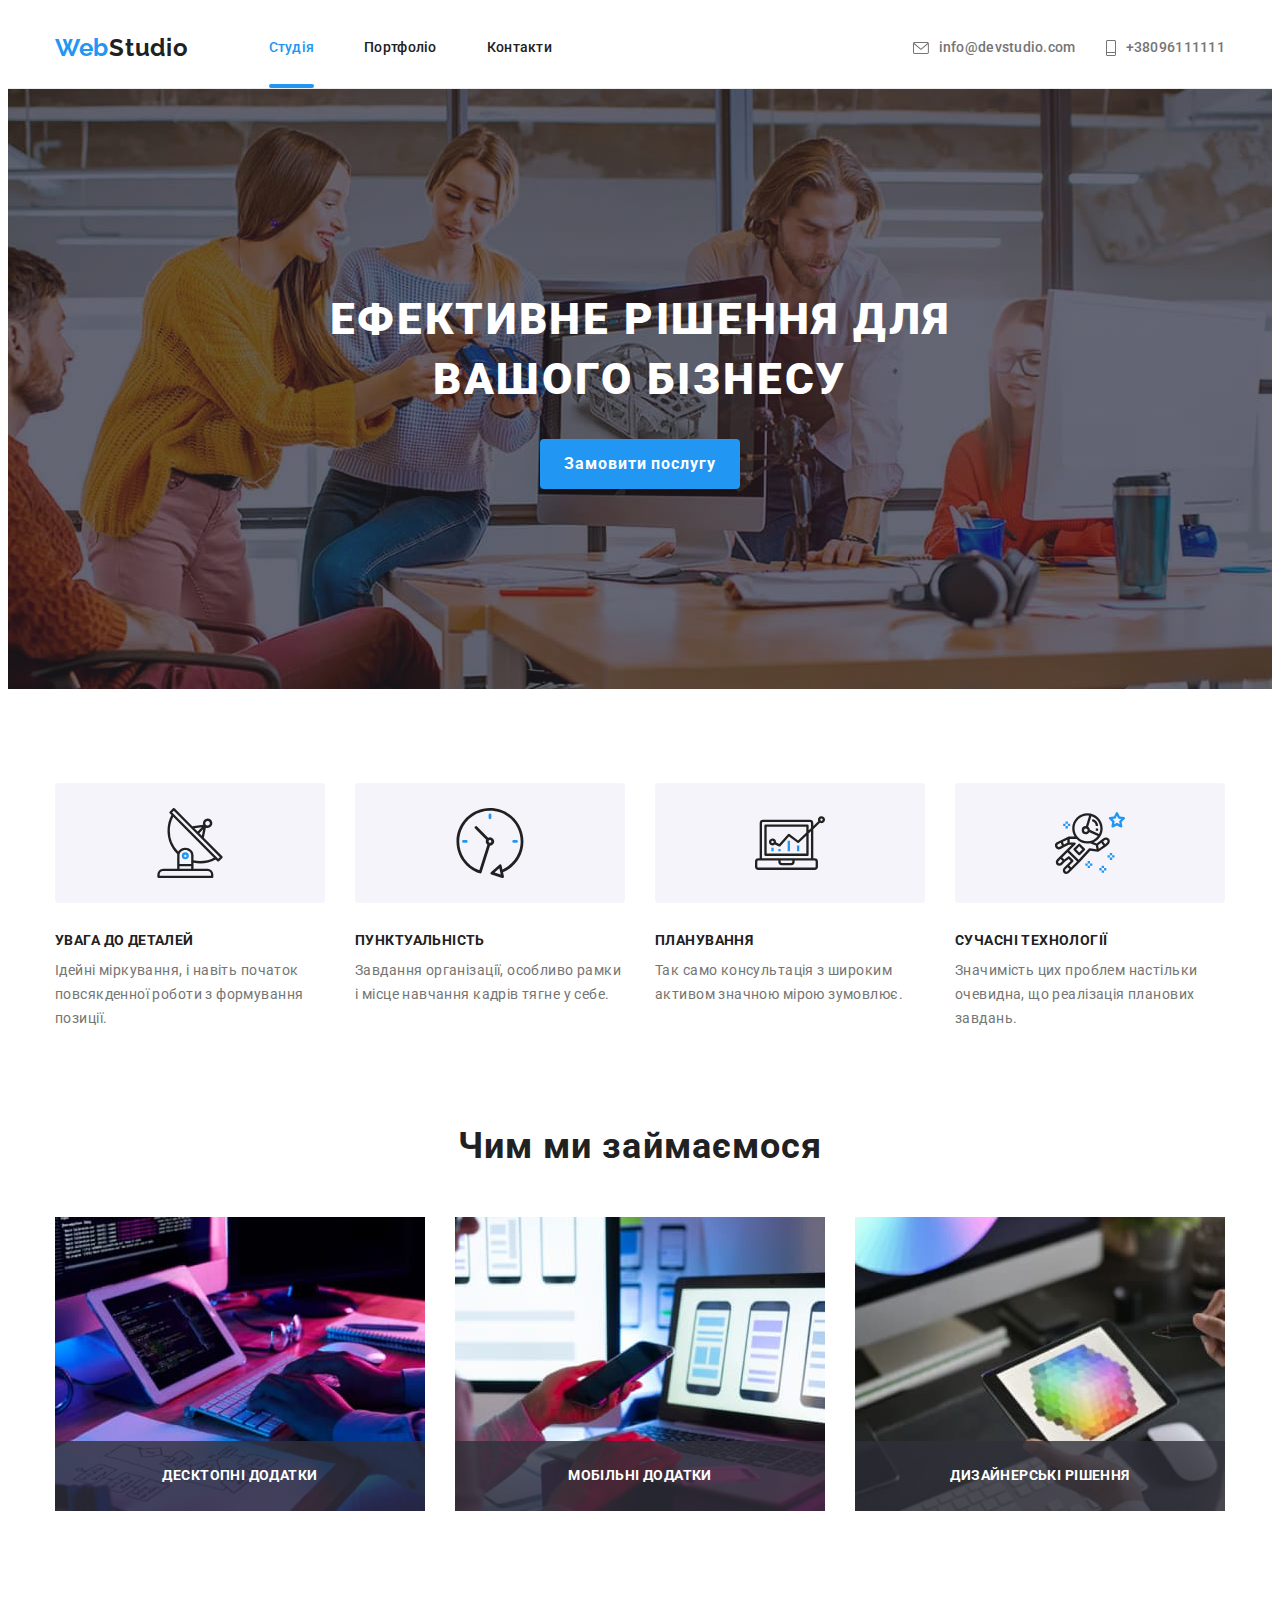
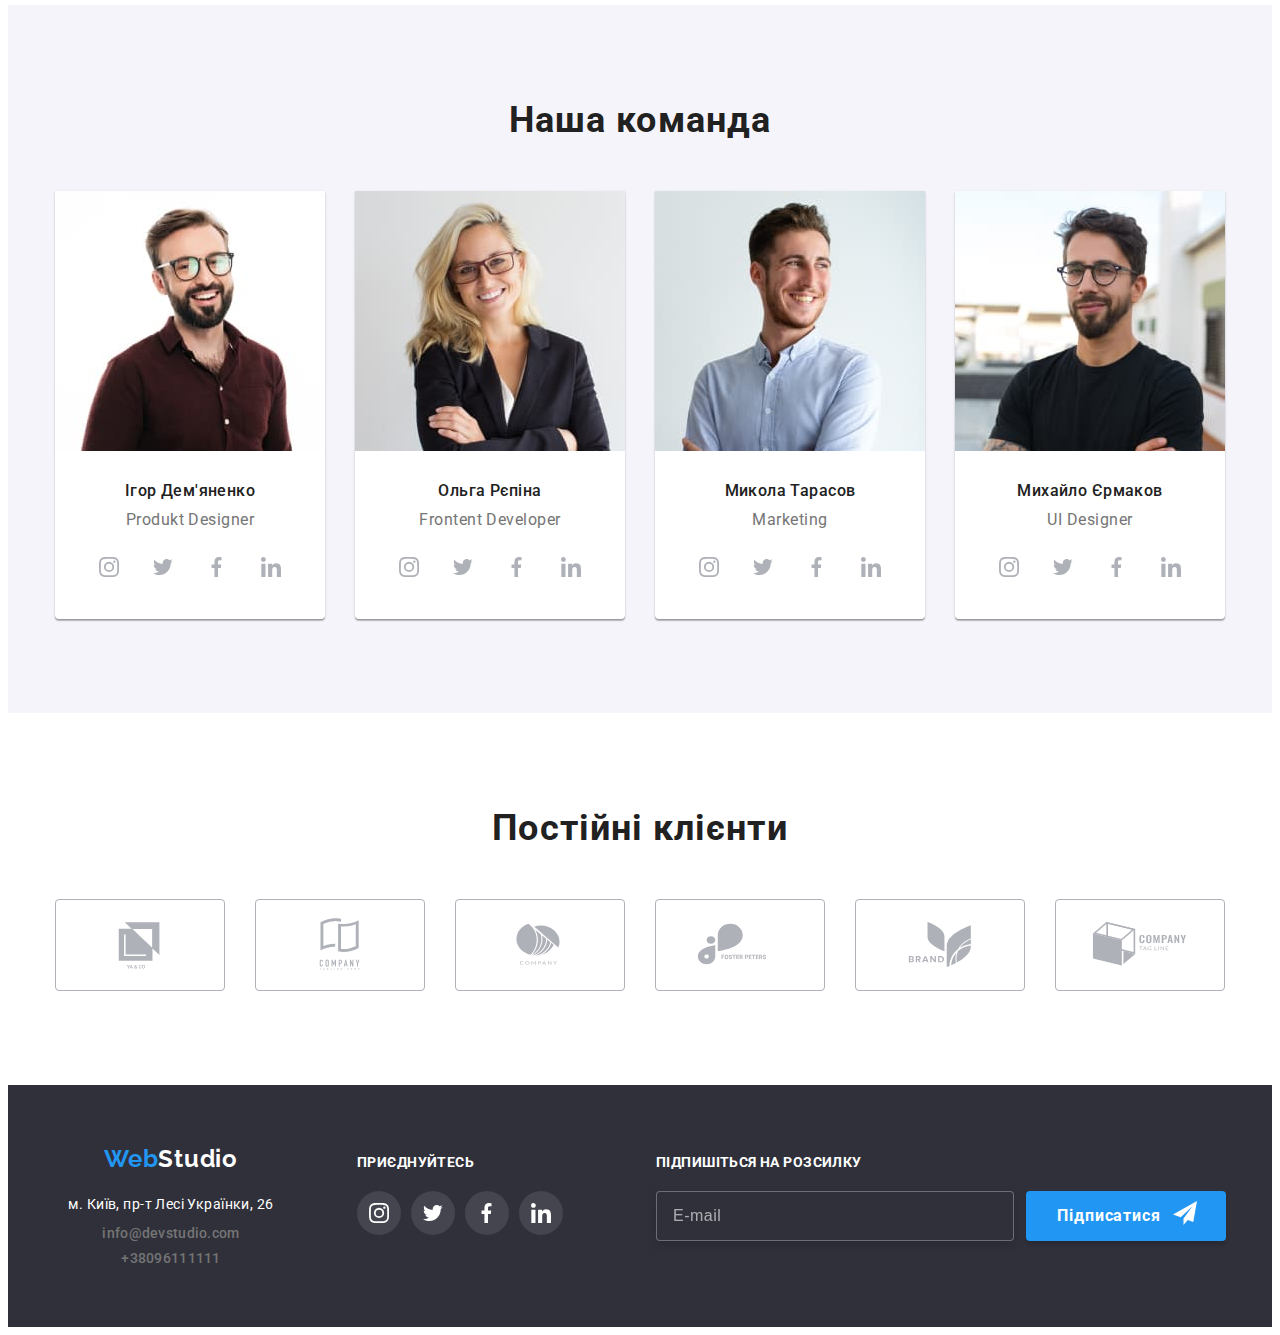
==== commit 725f32dd: "fsffs" ====
--- a/index.html
+++ b/index.html
@@ -11,7 +11,13 @@
       rel="stylesheet"
     />
     <title>goit-markup-hw</title>
-    <link rel="stylesheet" href="https://github.com/sindresorhus/modern-normalize" />
+    <link
+      rel="stylesheet"
+      href="https://cdnjs.cloudflare.com/ajax/libs/modern-normalize/1.1.0/modern-normalize.min.css"
+      integrity="sha512-wpPYUAdjBVSE4KJnH1VR1HeZfpl1ub8YT/NKx4PuQ5NmX2tKuGu6U/JRp5y+Y8XG2tV+wKQpNHVUX03MfMFn9Q=="
+      crossorigin="anonymous"
+      referrerpolicy="no-referrer"
+    />
     <link rel="stylesheet" href="./css/main.min.css" />
   </head>
   <body>
@@ -163,15 +169,15 @@
             <li class="team__item">
               <picture>
                 <source
-                  srcset="./img/igor-desk.jpg 1x, ./img/igor-desk-x2.jpg 2x"
+                  srcset="./img/igor-desk.jpg 1x, ./img/igor-desk-x2.jpg @2x"
                   media="(min-width: 1200px)"
                 />
                 <source
-                  srcset="./img/igor-tab.jpg 1x, ./img/igor-tab-x2.jpg 2x"
+                  srcset="./img/igor-tab.jpg 1x, ./img/igor-tab-x2.jpg @2x"
                   media="(min-width: 768px)"
                 />
                 <source
-                  srcset="./img/igor-mob.jpg 1x, ./img/igor-mob-2x.jpg 2x"
+                  srcset="./img/igor-mob.jpg 1x, ./img/igor-mob-2x.jpg @2x"
                   media="(max-width: 320px)"
                 />
                 <img src="./img/игорь.jpg" width="450" alt="igor" />
@@ -215,15 +221,15 @@
             <li class="team__item">
               <picture>
                 <source
-                  srcset="./img/olga-desk.jpg 1x, ./img/olga-desk-x2.jpg 2x"
+                  srcset="./img/olga-desk.jpg 1x, ./img/olga-desk-x2.jpg @2x"
                   media="(min-width: 1200px)"
                 />
                 <source
-                  srcset="./img/olga-tab.jpg 1x, ./img/olga-tab-x2.jpg 2x"
+                  srcset="./img/olga-tab.jpg 1x, ./img/olga-tab-x2.jpg @2x"
                   media="(min-width: 768px)"
                 />
                 <source
-                  srcset="./img/olga-mob.jpg 1x, ./img/olga-mob-2x.jpg 2x"
+                  srcset="./img/olga-mob.jpg 1x, ./img/olga-mob-2x.jpg @2x"
                   media="(max-width: 320px)"
                 />
                 <img src="./img/ольга.jpg" width="450" alt="olga" />
@@ -268,15 +274,15 @@
             <li class="team__item">
               <picture>
                 <source
-                  srcset="./img/mykola-desk.jpg 1x, ./img/mykola-desk-x2.jpg 2x"
+                  srcset="./img/mykola-desk.jpg 1x, ./img/mykola-desk-x2.jpg @2x"
                   media="(min-width: 1200px)"
                 />
                 <source
-                  srcset="./img/mykola-tab.jpg 1x, ./img/mykola-tab-x2.jpg 2x"
+                  srcset="./img/mykola-tab.jpg 1x, ./img/mykola-tab-x2.jpg @2x"
                   media="(min-width: 768px)"
                 />
                 <source
-                  srcset="./img/mykola-mob.jpg 1x, ./img/mykola-mob-2x.jpg 2x"
+                  srcset="./img/mykola-mob.jpg 1x, ./img/mykola-mob-2x.jpg @2x"
                   media="(max-width: 320px)"
                 />
                 <img src="./img/микола.jpg" width="450" alt="mykola" />
@@ -321,15 +327,15 @@
             <li class="team__item">
               <picture>
                 <source
-                  srcset="./img/mykhailo-desk.jpg 1x, ./img/mykhailo-desk-x2.jpg 2x"
+                  srcset="./img/mykhailo-desk.jpg 1x, ./img/mykhailo-desk-x2.jpg @2x"
                   media="(min-width: 1200px)"
                 />
                 <source
-                  srcset="./img/mykhailo-tab.jpg 1x, ./img/mykhailo-tab-x2.jpg 2x"
+                  srcset="./img/mykhailo-tab.jpg 1x, ./img/mykhailo-tab-x2.jpg @2x"
                   media="(min-width: 768px)"
                 />
                 <source
-                  srcset="./img/mykhailo-mob.jpg 1x, ./img/mykhailo-mob-2x.jpg 2x"
+                  srcset="./img/mykhailo-mob.jpg 1x, ./img/mykhailo-mob-2x.jpg @2x"
                   media="(max-width: 320px)"
                 />
                 <img src="./img/михайло.jpg" width="450" alt="mykhailo" />
@@ -455,7 +461,7 @@
             </address>
           </div>
           <div class="social-network-box">
-            <h3 class="last-title">приєднуйтесь</h3>
+            <h3 class="last-title last-connect">приєднуйтесь</h3>
             <ul class="list social-foot__list">
               <li>
                 <a href="" class="social-foot__link">
@@ -489,7 +495,7 @@
           </div>
         </div>
         <div class="mailing-list">
-          <p class="last-title">підпишіться на розсилку</p>
+          <p class="last-title last-sign">підпишіться на розсилку</p>
           <form class="mailing-form">
             <input type="email" name="email" class="mailing-input" placeholder="E-mail" />
             <button type="submit" class="mailing-list-btn">
--- a/css/main.min.css
+++ b/css/main.min.css
@@ -1 +1 @@
-body{font-family:roboto,sans-serif;font-size:14px;letter-spacing:.03em;color:var(--title-color);background-color:var(--main-bcg-color)}*{box-sizing:border-box}.link:focus,.link:hover{color:var(--blue-color)}p,h1,h2,h3,h4,h5,h6{margin:0}ul,ol{margin:0;padding-left:0}img{display:block;max-width:100%;height:auto}.list{list-style:none}.link{text-decoration:none}.btn{cursor:pointer;font-family:"Roboto";font-weight:700;font-size:16px;line-height:1.9;padding:10px 24px;margin-top:30px;letter-spacing:.06em;box-shadow:0px 4px 4px rgba(0,0,0,.15);border-radius:4px;border:none;background:var(--blue-color);color:var(--main-bcg-color)}.menu-open{padding:0;margin-left:auto;border:none;width:40px;height:40px}@media screen and (min-width: 768px){.menu-open{display:none}}.menu-open>svg{background-color:#fff;width:100%;height:100%}.menu-close{position:absolute;top:21px;right:25px;padding:0;margin-left:auto;border:none;width:19px;height:19px}.menu-close>svg{background-color:#fff;width:100%;height:100%;transition-duration:250ms}.menu-close>svg:hover{fill:#2196f3}.mailing-list-btn{width:200px;height:50px;color:#fff;background:#2196f3;box-shadow:0px 4px 4px rgba(0,0,0,.15);border-radius:4px;font-family:"Roboto";font-style:normal;font-weight:700;font-size:16px;line-height:1.9;letter-spacing:.06em;margin:0 auto;padding-left:28px;padding-right:62px;border-color:rgba(0,0,0,0);position:relative}@media screen and (min-width: 1200px){.mailing-list-btn{width:200px;margin-left:12px;margin-right:0}}.modal-btn{display:block;width:200px;height:50px;background:#188ce8;box-shadow:0px 4px 4px rgba(0,0,0,.15);border-radius:4px;font-weight:700;font-size:16px;line-height:1.9;letter-spacing:.06em;color:#fff;border-color:rgba(0,0,0,0);margin-top:30px;margin-right:auto;margin-left:auto}.nav-btn{font-family:inherit;color:var(--title-color);background:#f5f4fa;cursor:pointer;font-weight:500;font-size:16px;line-height:1.63;text-align:center;letter-spacing:.03em;border:0;border-radius:4px;padding:6px 22px;transition-duration:250ms;transition-timing-function:cubic-bezier(0.4, 0, 0.2, 1);transition-property:background,color,box-shadow}.nav-btn:focus,.nav-btn:hover{background:var(--blue-color);color:var(--main-bcg-color);box-shadow:0px 3px 1px rgba(0,0,0,.1),0px 1px 2px rgba(0,0,0,.08),0px 2px 2px rgba(0,0,0,.12)}.close-btn{position:absolute;top:8px;right:8px;height:30px;width:30px;background:#fff;border-radius:50%;display:flex;align-items:center;justify-content:center;cursor:pointer;border:1px solid rgba(0,0,0,.1);transition-duration:250ms}.close-btn:hover{border:1px solid #2196f3}.container{padding-left:15px;padding-right:15px;margin:0 auto}@media screen and (min-width: 320px){.container{max-width:480px}}@media screen and (min-width: 768px){.container{max-width:768px}}@media screen and (min-width: 1200px){.container{max-width:1200px}}.title-main{font-weight:700;font-size:36px;line-height:1.17;text-align:center;letter-spacing:.03em;color:var(--title-color);margin-bottom:30px}@media screen and (min-width: 1200px){.title-main{margin-bottom:50px}}.advantage{padding-top:94px;padding-bottom:94px}.advantage__list{display:flex;gap:30px}@media screen and (min-width: 320px){.advantage__list{max-width:480px;flex-direction:column}}@media screen and (min-width: 768px){.advantage__list{max-width:768px;display:flex;gap:30px;flex-wrap:wrap;flex-direction:row}}@media screen and (min-width: 1200px){.advantage__list{max-width:1200px;display:flex;gap:30px}}.advantage__box{height:120px;margin-bottom:30px;background:#f5f4fa;border-radius:4px;display:flex;justify-content:center;align-items:center}@media screen and (min-width: 768px){.item{max-width:calc((100% - 30px)/2)}}@media screen and (min-width: 1200px){.item{max-width:calc((100% - 90px)/4)}}.advantage__svg{width:70px;height:70px}.advantage__title{margin-top:0;margin-bottom:10px;font-weight:700;font-size:14px;line-height:1.14;letter-spacing:.03em;text-transform:uppercase;color:var(--title-color)}@media screen and (min-width: 480px){.advantage__title{display:flex;width:450px;justify-content:center}}@media screen and (min-width: 768px){.advantage__title{max-width:350px;display:flex;justify-content:start}}@media screen and (min-width: 1200px){.advantage__title{max-width:270px;display:flex;justify-content:start}}.advantage__text{line-height:1.71;color:var(--text-color)}@media screen and (min-width: 480px){.advantage__text{width:450px}}@media screen and (min-width: 768px){.advantage__text{width:354px}}@media screen and (min-width: 1200px){.advantage__text{max-width:270px}}.team{background-color:#f5f4fa;padding-top:94px;padding-bottom:94px}.team__item{text-align:center;background:#fff;box-shadow:0px 1px 3px rgba(0,0,0,.12),0px 1px 1px rgba(0,0,0,.14),0px 2px 1px rgba(0,0,0,.2);border-radius:0px 0px 4px 4px}@media screen and (min-width: 480px){.team__item{margin-bottom:30px}}@media screen and (min-width: 768px){.team__item{max-width:354px;justify-content:space-between;margin-bottom:0}}@media screen and (min-width: 1200px){.team__item{max-width:270px}}@media screen and (min-width: 480px){.team__item:last-child{margin-bottom:0}}@media screen and (min-width: 768px){.team__list{display:flex;flex-wrap:wrap;gap:30px;width:738px}}@media screen and (min-width: 1200px){.team__list{width:100%;flex-wrap:nowrap}}.person{padding-top:30px;padding-bottom:30px}.person__title{font-weight:500;font-size:16px;line-height:1.19;text-align:center;color:var(--title-color)}.person__text{font-weight:400;font-size:16px;line-height:1.19;text-align:center;letter-spacing:.03em;color:var(--text-color);margin-top:10px}.social-network__list{display:flex;margin-top:16px;gap:10px;justify-content:center;padding-left:0}.social-network__link{width:44px;height:44px;border-radius:50%;display:flex;justify-content:center;align-items:center;color:var(--main-bcg-color);background-color:rgba(255,255,255,.1);transition-property:background-color;transition-duration:250ms;transition-timing-function:cubic-bezier(0.4, 0, 0.2, 1)}.social-network__link:focus,.social-network__link:hover{background-color:#2196f3}.logo-company{padding-top:94px;padding-bottom:94px;margin:0 auto}@media screen and (min-width: 480px){.logo-company{width:480px}}@media screen and (min-width: 768px){.logo-company{width:768px}}@media screen and (min-width: 1200px){.logo-company{width:1200px}}.social-network__svg{width:20px;height:20px;fill:#afb1b8;transition-duration:250ms;transition-timing-function:cubic-bezier(0.4, 0, 0.2, 1)}.social-network__link:hover .social-network__svg,.social-network__link:focus .social-network__svg{fill:#fff}@media screen and (min-width: 480px){.logo-company__title{margin-bottom:30px}}@media screen and (min-width: 768px){.logo-company__title{margin-bottom:30px}}@media screen and (min-width: 1200px){.logo-company__title{margin-bottom:50px}}.logo-company__list{display:flex;gap:30px;flex-wrap:wrap;justify-content:center}.logo-company__svg{width:106px;height:60px;display:flex;fill:currentColor;transition:fill 250ms linear;transition-timing-function:cubic-bezier(0.4, 0, 0.2, 1)}.logo-company-link:hover .logo-company__svg,.logo-company-link:focus .logo-company__svg{fill:#2196f3}.logo-company__link{display:flex;width:170px;height:92px;border:1px solid currentColor;border-radius:4px;color:#afb1b8;justify-content:center;align-items:center;transition-property:color;transition-duration:250ms;transition-timing-function:cubic-bezier(0.4, 0, 0.2, 1)}.logo-company__link:hover,.logo-company__link:focus{color:var(--blue-color)}@media screen and (min-width: 480px){.logo-company__link{width:210px}}@media screen and (min-width: 768px){.logo-company__link{width:226px}}@media screen and (min-width: 1200px){.logo-company__link{width:170px}}.footer-position{background-color:#2f303a;padding-top:60px;padding-bottom:60px;margin:0 auto}@media screen and (min-width: 480px){.footer-position{max-width:480px}}@media screen and (min-width: 768px){.footer-position{max-width:768px}}@media screen and (min-width: 1200px){.footer-position{max-width:1600px}}.foot-contact{font-weight:400;font-size:14px;line-height:1.71;letter-spacing:.03em;font-style:normal;display:flex;justify-content:center;color:rgba(255,255,255,.6);transition-duration:250ms;transition-property:color;transition-timing-function:cubic-bezier(0.4, 0, 0.2, 1)}.foot-adress-box{margin:0 auto}@media screen and (min-width: 768px){.foot-adress-box{width:232px;margin-left:0;margin-right:0}}.container-foot-adress{margin:0 auto}@media screen and (min-width: 768px){.container-foot-adress{display:flex;align-items:baseline;gap:160px}}@media screen and (min-width: 1200px){.container-foot-adress{display:flex;align-items:baseline;gap:70px;margin-left:0;margin-right:0}}.container-footer-logo{display:flex;justify-content:center;width:100%;margin-bottom:20px}.footer-address{margin:0 auto}.foot-box{align-items:baseline;display:flex;flex-direction:column}@media screen and (min-width: 768px){.foot-box{display:flex;flex-wrap:wrap}}@media screen and (min-width: 1200px){.foot-box{display:flex;flex-wrap:nowrap;flex-direction:row}}.social-foot__list{display:flex;gap:10px;padding-left:0}.social-foot__link{width:44px;height:44px;border-radius:50%;display:flex;justify-content:center;align-items:center;color:var(--main-bcg-color);background-color:rgba(255,255,255,.1);transition-property:color,background-color;transition-duration:250ms;transition-timing-function:cubic-bezier(0.4, 0, 0.2, 1)}.social-foot__link:focus,.social-foot__link:hover{background-color:#2196f3;color:var(--main-bcg-color)}.social-foot__link:focus .social-foot__svg,.social-foot__link:hover .social-foot__svg{fill:#fff}.social-foot__svg{height:20px;width:20px;fill:currentColor}.footer-item{margin-bottom:9px}.footer-item:last-child{margin-bottom:0}.adress{font-size:14px;line-height:1.71;color:var(--main-bcg-color)}.social-network-box{margin:0 auto}@media screen and (min-width: 768px){.social-network-box{width:206px;margin-left:0;margin-right:0}}.last-title{font-weight:700;font-size:14px;line-height:1.14;letter-spacing:.03em;text-transform:uppercase;color:#fff;margin-bottom:20px;margin-top:60px;display:flex;justify-content:center}@media screen and (min-width: 1200px){.last-title{display:flex;justify-content:flex-start}}.mailing-list{width:100%}@media screen and (min-width: 1200px){.mailing-list{width:570px;margin-left:93px}}.mailing-list>form{display:flex}.mailing-input{height:50px;background:#2f303a;border:1px solid rgba(255,255,255,.3);border-radius:4px;filter:drop-shadow(0px 4px 4px rgba(0, 0, 0, 0.15));padding-left:16px;margin-bottom:20px;font-weight:400;font-size:16px;line-height:1.25;letter-spacing:.03em;color:rgba(255,255,255,.6);outline:rgba(0,0,0,0);transition-property:border-color}@media screen and (min-width: 768px){.mailing-input{max-width:450px;margin-left:150px}}@media screen and (min-width: 1200px){.mailing-input{width:358px;margin-left:0}}.mailing-input:focus{border-color:#2196f3;transition-timing-function:cubic-bezier(0.4, 0, 0.2, 1);transition-duration:250ms}.mailing-input::-moz-placeholder{font-weight:400;font-size:16px;line-height:1.25;letter-spacing:.03em;color:rgba(255,255,255,.6)}.mailing-input:-ms-input-placeholder{font-weight:400;font-size:16px;line-height:1.25;letter-spacing:.03em;color:rgba(255,255,255,.6)}.mailing-input::placeholder{font-weight:400;font-size:16px;line-height:1.25;letter-spacing:.03em;color:rgba(255,255,255,.6)}.mailing-form{display:flex;flex-direction:column;position:relative}@media screen and (min-width: 1200px){.mailing-form{display:flex;flex-direction:row;justify-content:space-between}}.mailing-icon{fill:#fff;width:24px;height:24px;position:absolute;margin-left:12px}.hov:focus,.hov:hover{color:var(--blue-color)}.visually-hidden{position:absolute;width:1px;height:1px;margin:-1px;border:0;padding:0;white-space:nowrap;-webkit-clip-path:inset(100%);clip-path:inset(100%);clip:rect(0 0 0 0);overflow:hidden}.header{border-bottom:1px solid #ececec}.header-list{display:flex;gap:50px;margin-left:80px}@media screen and (max-width: 767px){.header-list{display:none}}@media screen and (min-width: 768px){.tab-list{flex-direction:column;gap:10px}}@media screen and (min-width: 1200px){.tab-list{flex-direction:row;gap:30px}}.mob-menu{width:100%;height:100%;background-color:#fff;padding:48px 40px;top:0;position:fixed;z-index:1;display:flex;flex-direction:column;justify-content:space-between}.mob-nav__list{display:flex;flex-direction:column;gap:32px}.mob-nav__link{color:#212121;font-weight:500;font-size:40px;line-height:1.175;text-align:center;letter-spacing:.02em}.mob-current{color:#2196f3}.mob-mail{font-weight:500;font-size:24px;line-height:1.1666666667;letter-spacing:.02em;color:#757575}.mob-tel{font-weight:500;font-size:34px;line-height:1.1764705882;letter-spacing:.02em;color:#2196f3;display:block;margin-bottom:32px}.mob-soc__list{display:flex;flex-wrap:wrap;margin-top:64px}@media screen and (min-width: 480px){.mob-soc__list{flex-wrap:nowrap}}.mob-soc{font-weight:500;font-size:18px;line-height:1.2222222222;letter-spacing:.02em;color:#2196f3}.line{font-size:22px;margin-left:10px;margin-right:10px;color:rgba(33,33,33,.2)}.noline{font-size:22px;color:rgba(0,0,0,0)}.header-nav{display:flex;align-items:center}.svg-mail{width:16px;height:12px;margin-right:10px;fill:currentColor}.svg-mail:hover{fill:#2196f3}.svg-phone{width:10px;height:16px;margin-right:10px;fill:currentColor}.svg-phone:hover{fill:#2196f3}.header-connect{margin-left:auto}@media screen and (max-width: 767px){.header-connect{display:none}}.header-container{display:flex;align-items:center;height:60px;width:100%}@media screen and (min-width: 768px){.header-container{height:80px}}.logo{font-family:"Raleway";font-weight:700;font-size:24px;line-height:1.1666666667;letter-spacing:.03em;color:var(--title-color)}.header-link{text-decoration:none;font-weight:500;font-size:14px;line-height:1.14;letter-spacing:.02em;padding:32px 0;display:block;color:var(--title-color);transition-duration:250ms;transition-property:color;transition-timing-function:cubic-bezier(0.4, 0, 0.2, 1)}.current{color:var(--blue-color);position:relative}.current::after{content:"";display:inline-block;position:absolute;border-radius:2px;height:4px;width:100%;background:#2196f3;bottom:0;left:0}.header-tel{display:flex;gap:50px}.tel{font-weight:500;font-size:14px;line-height:1.14;letter-spacing:.02em;color:var(--text-color);display:flex;align-items:center;transition-duration:250ms;transition-property:color;transition-timing-function:cubic-bezier(0.4, 0, 0.2, 1)}.adress{font-weight:400;font-size:14px;line-height:1.71;color:var(--main-bcg-color)}.hero{padding-top:118px;padding-bottom:118px;text-align:center;height:100%}.overlay{background-color:#2f303a;background-image:linear-gradient(to right, rgba(47, 48, 58, 0.4), rgba(47, 48, 58, 0.4)),url(../img/hero-mob.jpg);background-repeat:no-repeat;background-position:center;background-size:cover;margin:0 auto}@media(min-device-pixel-ratio: 2),(-webkit-min-device-pixel-ratio: 2),(min-resolution: 192dpi),(min-resolution: 2dppx){.overlay{background-image:linear-gradient(to right, rgba(47, 48, 58, 0.4), rgba(47, 48, 58, 0.4)),url(../img/hero-mob-2x.jpg)}}@media screen and (min-width: 768px){.overlay{background-image:linear-gradient(to right, rgba(47, 48, 58, 0.4), rgba(47, 48, 58, 0.4)),url(../img/hero-tab.jpg)}}@media screen and (min-width: 768px)and (min-device-pixel-ratio: 2),screen and (min-width: 768px)and (-webkit-min-device-pixel-ratio: 2),screen and (min-width: 768px)and (min-resolution: 192dpi),screen and (min-width: 768px)and (min-resolution: 2dppx){.overlay{background-image:linear-gradient(to right, rgba(47, 48, 58, 0.4), rgba(47, 48, 58, 0.4)),url(../img/hero-tab-2x.jpg)}}@media screen and (min-width: 1200px){.overlay{background-image:linear-gradient(to right, rgba(47, 48, 58, 0.4), rgba(47, 48, 58, 0.4)),url(../img/hero.jpg);height:600px;padding-top:200px;padding-bottom:200px}}@media screen and (min-width: 1200px)and (min-device-pixel-ratio: 2),screen and (min-width: 1200px)and (-webkit-min-device-pixel-ratio: 2),screen and (min-width: 1200px)and (min-resolution: 192dpi),screen and (min-width: 1200px)and (min-resolution: 2dppx){.overlay{background-image:linear-gradient(to right, rgba(47, 48, 58, 0.4), rgba(47, 48, 58, 0.4)),url(../img/hero-2x.jpg)}}.main-title{margin:0 auto;font-weight:900;font-size:26px;line-height:1.6153846154;text-align:center;letter-spacing:.06em;text-transform:uppercase;color:var(--main-bcg-color)}@media screen and (min-width: 480px){.main-title{margin:0 auto}}@media screen and (min-width: 768px){.main-title{width:370px}}@media screen and (min-width: 1200px){.main-title{font-size:44px;line-height:1.3636363636;width:700px}}.box-btn{text-align:center}.icon-close{height:11px;width:11px}.backdrop{background:rgba(0,0,0,.2);width:100%;height:100%;position:fixed;top:0;left:0;transition:color 250ms linear,visibility 250ms;transition:cubic-bezier(0.4, 0, 0.2, 1)}.is-hidden{opacity:0;visibility:hidden;pointer-events:none;transition-duration:250ms}.modal{position:relative;top:50%;left:50%;transform:translate(-50%, -50%) rotateX(0);width:450px;background:#fff;box-shadow:0px 1px 3px rgba(0,0,0,.12),0px 1px 1px rgba(0,0,0,.14),0px 2px 1px rgba(0,0,0,.2);border-radius:4px;transition-duration:250ms;transition-timing-function:cubic-bezier(0.4, 0, 0.2, 1);padding:40px;transition-property:transform}@media screen and (min-width: 768px){.modal{width:528px}}.modal-title{font-weight:700;font-size:20px;line-height:1.15;text-align:center;color:var(--title-color);margin-bottom:12px}.modal-input-icon{position:absolute;width:18px;height:18px;left:10px;top:50%;transform:translateY(-50%)}.modal-input:focus+.modal-input-icon{fill:#2196f3;transition-timing-function:cubic-bezier(0.4, 0, 0.2, 1);transition-duration:250ms}.modal-input{width:100%;height:40px;border:1px solid rgba(33,33,33,.2);border-radius:4px;font-weight:400;font-size:16px;line-height:1.17;letter-spacing:.01em;color:#757575;padding-left:42px;outline:rgba(0,0,0,0);transition-property:border-color,fill}.modal-input:focus{border-color:#2196f3;transition-timing-function:cubic-bezier(0.4, 0, 0.2, 1);transition-duration:250ms}.input-wrap{position:relative}.input-label{font-weight:400;font-size:12px;line-height:1.17;letter-spacing:.01em;color:#757575;display:block;margin-bottom:10px}.modal-name{margin-bottom:4px}.modal-textarea{width:100%;height:120px;border:1px solid rgba(33,33,33,.2);border-radius:4px;padding:12px 16px;font-weight:400;font-size:12px;line-height:1.17;letter-spacing:.01em;color:#757575;resize:none;outline:rgba(0,0,0,0);transition-property:border-color;margin-bottom:20px}.modal-textarea :focus{border-color:#2196f3;transition-timing-function:cubic-bezier(0.4, 0, 0.2, 1);transition-duration:250ms}.modal-textarea ::-moz-placeholder{font-weight:400;font-size:12px;line-height:1.17;letter-spacing:.01em;color:rgba(117,117,117,.5)}.modal-textarea :-ms-input-placeholder{font-weight:400;font-size:12px;line-height:1.17;letter-spacing:.01em;color:rgba(117,117,117,.5)}.modal-textarea ::placeholder{font-weight:400;font-size:12px;line-height:1.17;letter-spacing:.01em;color:rgba(117,117,117,.5)}.modal-link{font-family:"Roboto";font-style:normal;font-weight:400;font-size:12px;line-height:1.1666666667;letter-spacing:.03em;color:#2196f3;margin-left:8px}@media screen and (min-width: 768px){.modal-link{font-size:14px;line-height:1.7142857143}}.modal-text{font-family:"Roboto";font-style:normal;font-weight:400;font-size:12px;line-height:1.1666666667;letter-spacing:.03em}@media screen and (min-width: 768px){.modal-text{font-size:14px;line-height:1.7142857143}}.label{display:inline-block;display:flex;justify-content:center;align-items:center}.icon{display:inline-block;width:16px;height:15px;border:2px solid #212121;border-radius:2px;margin-right:7px}.checkbox:checked+.icon{border-color:#2196f3;background-color:#2196f3;background-image:url(../img/icon.svg);background-size:contain;border-radius:2px;background-origin:border-box}.checkbox{position:absolute;-webkit-appearance:none;-moz-appearance:none}.is-hidden .modal{transform:translate(-50%, -50%) rotateX(90deg)}.btns-portpholio{display:flex;gap:8px;justify-content:center;margin-bottom:50px}.jobs{padding-bottom:94px}@media screen and (max-width: 1199px){.jobs{display:none}}.link-caption{position:relative}.jobs__list{display:flex;gap:30px;padding-left:0}.caption{font-weight:700;line-height:1.14;text-transform:uppercase;color:#fff;display:flex;justify-content:center;align-items:center;height:70px;width:100%;background:rgba(47,48,58,.8);position:absolute;bottom:0;margin-bottom:0}.main-sect{padding-top:94px;padding-bottom:94px}.portpholio-list{display:flex;flex-wrap:wrap;margin-left:-30px;margin-top:-30px}.portfolio-title{font-weight:700;font-size:18px;line-height:2;letter-spacing:.06em;color:var(--title-color);margin-bottom:4px}.portpholio-item{flex-basis:calc(33.3333333333% - 30px);margin-left:30px;margin-top:30px}.card-bcg{border:1px solid #eee;padding:20px 24px}.thumb-portpholio{position:relative;width:100%;height:100%;top:0;left:0;overflow:hidden}.thumb-text{position:absolute;padding:63px 24px;font-weight:400;font-size:18px;line-height:1.55;background:rgba(33,150,243,.9);color:#fff;transform:translateY(0);transition:transform 250ms linear;transition-property:translateY(-100%)}.portpholio-link:hover .thumb-text,.portpholio-link:focus .thumb-text{transform:translateY(-100%)}.teem-p{font-size:16px;line-height:1.19;letter-spacing:.03em;margin-top:10px;color:var(--text-color)}.portpholio-link{display:block;transition-duration:250ms;transition-property:box-shadow;transition-timing-function:cubic-bezier(0.4, 0, 0.2, 1)}.portpholio-link:hover,.portpholio-link:focus{box-shadow:0px 1px 1px rgba(0,0,0,.12),0px 4px 4px rgba(0,0,0,.06),1px 4px 6px rgba(0,0,0,.16)}.visually-hidden{position:absolute;width:1px;height:1px;margin:-1px;border:0;padding:0;white-space:nowrap;-webkit-clip-path:inset(100%);clip-path:inset(100%);clip:rect(0 0 0 0);overflow:hidden}:root{--blue-color: #2196f3;--title-color: #212121;--text-color: #757575;--main-bcg-color: #ffffff}/*# sourceMappingURL=main.min.css.map */+body{font-family:roboto,sans-serif;font-size:14px;letter-spacing:.03em;color:var(--title-color);background-color:var(--main-bcg-color)}*{box-sizing:border-box}.link:focus,.link:hover{color:var(--blue-color)}p,h1,h2,h3,h4,h5,h6{margin:0}ul,ol{margin:0;padding-left:0}img{display:block;max-width:100%;height:auto}.list{list-style:none}.link{text-decoration:none}.btn{cursor:pointer;font-family:"Roboto";font-weight:700;font-size:16px;line-height:1.9;padding:10px 24px;margin-top:30px;letter-spacing:.06em;box-shadow:0px 4px 4px rgba(0,0,0,.15);border-radius:4px;border:none;background:var(--blue-color);color:var(--main-bcg-color)}.menu-open{padding:0;margin-left:auto;border:none;width:40px;height:40px}@media screen and (min-width: 768px){.menu-open{display:none}}.menu-open>svg{background-color:#fff;width:100%;height:100%}.menu-close{position:absolute;top:21px;right:25px;padding:0;margin-left:auto;border:none;width:19px;height:19px}.menu-close>svg{background-color:#fff;width:100%;height:100%;transition-duration:250ms}.menu-close>svg:hover{fill:#2196f3}.mailing-list-btn{width:200px;height:50px;color:#fff;background:#2196f3;box-shadow:0px 4px 4px rgba(0,0,0,.15);border-radius:4px;font-family:"Roboto";font-style:normal;font-weight:700;font-size:16px;line-height:1.9;letter-spacing:.06em;margin:0 auto;padding-left:28px;padding-right:62px;border-color:rgba(0,0,0,0);position:relative}@media screen and (min-width: 1200px){.mailing-list-btn{width:200px;margin-left:12px;margin-right:0}}.modal-btn{display:block;width:200px;height:50px;background:#188ce8;box-shadow:0px 4px 4px rgba(0,0,0,.15);border-radius:4px;font-weight:700;font-size:16px;line-height:1.9;letter-spacing:.06em;color:#fff;border-color:rgba(0,0,0,0);margin-top:30px;margin-right:auto;margin-left:auto}.nav-btn{font-family:inherit;color:var(--title-color);background:#f5f4fa;cursor:pointer;font-weight:500;font-size:16px;line-height:1.63;text-align:center;letter-spacing:.03em;border:0;border-radius:4px;padding:6px 22px;transition-duration:250ms;transition-timing-function:cubic-bezier(0.4, 0, 0.2, 1);transition-property:background,color,box-shadow}.nav-btn:focus,.nav-btn:hover{background:var(--blue-color);color:var(--main-bcg-color);box-shadow:0px 3px 1px rgba(0,0,0,.1),0px 1px 2px rgba(0,0,0,.08),0px 2px 2px rgba(0,0,0,.12)}.close-btn{position:absolute;top:8px;right:8px;height:30px;width:30px;background:#fff;border-radius:50%;display:flex;align-items:center;justify-content:center;cursor:pointer;border:1px solid rgba(0,0,0,.1);transition-duration:250ms}.close-btn:hover{border:1px solid #2196f3}.container{padding-left:15px;padding-right:15px;margin:0 auto}@media screen and (min-width: 320px){.container{max-width:480px}}@media screen and (min-width: 768px){.container{max-width:768px}}@media screen and (min-width: 1200px){.container{max-width:1200px}}.title-main{font-weight:700;font-size:28px;line-height:1.1785714286;text-align:center;letter-spacing:.03em;color:var(--title-color);margin-bottom:30px}@media screen and (min-width: 1200px){.title-main{margin-bottom:50px;font-size:36px;line-height:1.17}}.advantage{padding-top:60px;padding-bottom:60px}@media screen and (min-width: 1200px){.advantage{padding-top:94px;padding-bottom:94px}}.advantage__list{display:flex;gap:30px}@media screen and (min-width: 320px){.advantage__list{max-width:480px;flex-direction:column}}@media screen and (min-width: 768px){.advantage__list{max-width:768px;display:flex;gap:30px;flex-wrap:wrap;flex-direction:row}}@media screen and (min-width: 1200px){.advantage__list{max-width:1200px;display:flex;gap:30px}}.advantage__box{height:120px;margin-bottom:30px;background:#f5f4fa;border-radius:4px;display:flex;justify-content:center;align-items:center}@media screen and (min-width: 768px){.item{max-width:calc((100% - 30px)/2)}}@media screen and (min-width: 1200px){.item{max-width:calc((100% - 90px)/4)}}.advantage__svg{width:70px;height:70px}.advantage__title{margin-top:0;margin-bottom:10px;font-weight:700;font-size:14px;line-height:1.14;letter-spacing:.03em;text-transform:uppercase;color:var(--title-color)}@media screen and (min-width: 320px){.advantage__title{display:flex;max-width:450px;justify-content:center}}@media screen and (min-width: 768px){.advantage__title{max-width:350px;display:flex;justify-content:start}}@media screen and (min-width: 1200px){.advantage__title{max-width:270px;display:flex;justify-content:start}}.advantage__text{line-height:1.71;color:var(--text-color)}@media screen and (min-width: 480px){.advantage__text{width:450px}}@media screen and (min-width: 768px){.advantage__text{width:354px}}@media screen and (min-width: 1200px){.advantage__text{max-width:270px}}.team{background-color:#f5f4fa;padding-top:60px;padding-bottom:60px}@media screen and (min-width: 1200px){.team{padding-top:94px;padding-bottom:94px}}.team__item{text-align:center;background:#fff;box-shadow:0px 1px 3px rgba(0,0,0,.12),0px 1px 1px rgba(0,0,0,.14),0px 2px 1px rgba(0,0,0,.2);border-radius:0px 0px 4px 4px}@media screen and (min-width: 320px){.team__item{margin-bottom:30px}}@media screen and (min-width: 768px){.team__item{max-width:354px;justify-content:space-between;margin-bottom:0}}@media screen and (min-width: 1200px){.team__item{max-width:270px}}@media screen and (min-width: 480px){.team__item:last-child{margin-bottom:0}}@media screen and (min-width: 768px){.team__list{display:flex;flex-wrap:wrap;gap:30px;width:738px}}@media screen and (min-width: 1200px){.team__list{width:100%;flex-wrap:nowrap}}.person{padding-top:30px;padding-bottom:30px}.person__title{font-weight:500;font-size:16px;line-height:1.19;text-align:center;color:var(--title-color)}.person__text{font-weight:400;font-size:16px;line-height:1.19;text-align:center;letter-spacing:.03em;color:var(--text-color);margin-top:10px}.social-network__list{display:flex;margin-top:16px;gap:10px;justify-content:center;padding-left:0}.social-network__link{width:44px;height:44px;border-radius:50%;display:flex;justify-content:center;align-items:center;color:var(--main-bcg-color);background-color:rgba(255,255,255,.1);transition-property:background-color;transition-duration:250ms;transition-timing-function:cubic-bezier(0.4, 0, 0.2, 1)}.social-network__link:focus,.social-network__link:hover{background-color:#2196f3}.logo-company{padding-top:60px;padding-bottom:60px;margin:0 auto}@media screen and (min-width: 480px){.logo-company{width:480px}}@media screen and (min-width: 768px){.logo-company{width:768px}}@media screen and (min-width: 1200px){.logo-company{padding-top:94px;padding-bottom:94px;width:1200px}}.social-network__svg{width:20px;height:20px;fill:#afb1b8;transition-duration:250ms;transition-timing-function:cubic-bezier(0.4, 0, 0.2, 1)}.social-network__link:hover .social-network__svg,.social-network__link:focus .social-network__svg{fill:#fff}@media screen and (min-width: 480px){.logo-company__title{margin-bottom:30px}}@media screen and (min-width: 768px){.logo-company__title{margin-bottom:30px}}@media screen and (min-width: 1200px){.logo-company__title{margin-bottom:50px}}.logo-company__list{display:flex;gap:30px;flex-wrap:wrap;justify-content:center}.logo-company__svg{width:106px;height:60px;display:flex;fill:currentColor;transition:fill 250ms linear;transition-timing-function:cubic-bezier(0.4, 0, 0.2, 1)}.logo-company-link:hover .logo-company__svg,.logo-company-link:focus .logo-company__svg{fill:#2196f3}.logo-company__link{display:flex;width:170px;height:92px;border:1px solid currentColor;border-radius:4px;color:#afb1b8;justify-content:center;align-items:center;transition-property:color;transition-duration:250ms;transition-timing-function:cubic-bezier(0.4, 0, 0.2, 1)}.logo-company__link:hover,.logo-company__link:focus{color:var(--blue-color)}@media screen and (min-width: 480px){.logo-company__link{width:210px}}@media screen and (min-width: 768px){.logo-company__link{width:226px}}@media screen and (min-width: 1200px){.logo-company__link{width:170px}}.footer-position{background-color:#2f303a;padding-top:60px;padding-bottom:60px;margin:0 auto}@media screen and (min-width: 1200px){.footer-position{max-width:1600px}}.foot-contact{font-weight:400;font-size:14px;line-height:1.71;letter-spacing:.03em;font-style:normal;display:flex;justify-content:center;color:rgba(255,255,255,.6);transition-duration:250ms;transition-property:color;transition-timing-function:cubic-bezier(0.4, 0, 0.2, 1)}.foot-adress-box{margin:0 auto}@media screen and (min-width: 768px){.foot-adress-box{width:232px;margin-left:0;margin-right:0}}.container-foot-adress{margin:0 auto}@media screen and (min-width: 768px){.container-foot-adress{display:flex;align-items:baseline;gap:160px}}@media screen and (min-width: 1200px){.container-foot-adress{display:flex;align-items:baseline;gap:70px;margin-left:0;margin-right:0}}.container-footer-logo{display:flex;justify-content:center;width:100%;margin-bottom:20px}.footer-address{margin:0 auto}.foot-box{align-items:baseline;display:flex;flex-direction:column}@media screen and (min-width: 768px){.foot-box{display:flex;flex-wrap:wrap}}@media screen and (min-width: 1200px){.foot-box{display:flex;flex-wrap:nowrap;flex-direction:row}}.social-foot__list{display:flex;gap:10px;padding-left:0}.social-foot__link{width:44px;height:44px;border-radius:50%;display:flex;justify-content:center;align-items:center;color:var(--main-bcg-color);background-color:rgba(255,255,255,.1);transition-property:color,background-color;transition-duration:250ms;transition-timing-function:cubic-bezier(0.4, 0, 0.2, 1)}.social-foot__link:focus,.social-foot__link:hover{background-color:#2196f3;color:var(--main-bcg-color)}.social-foot__link:focus .social-foot__svg,.social-foot__link:hover .social-foot__svg{fill:#fff}.social-foot__svg{height:20px;width:20px;fill:currentColor}.footer-item{margin-bottom:9px}.footer-item:last-child{margin-bottom:0}.adress{font-size:14px;line-height:1.71;color:var(--main-bcg-color)}.social-network-box{margin:0 auto}@media screen and (min-width: 768px){.social-network-box{width:206px;margin-left:0;margin-right:0}}.last-title{font-weight:700;font-size:14px;line-height:1.14;letter-spacing:.03em;text-transform:uppercase;color:#fff;margin-bottom:20px;margin-top:60px;display:flex;justify-content:center}@media screen and (min-width: 1200px){.last-title{display:flex;justify-content:flex-start}}@media screen and (min-width: 768px){.last-connect{margin-top:0}}@media screen and (min-width: 1200px){.last-sign{margin-top:0}}.mailing-list{width:100%}@media screen and (min-width: 1200px){.mailing-list{width:570px;margin-left:93px}}.mailing-list>form{display:flex}.mailing-input{height:50px;background:#2f303a;border:1px solid rgba(255,255,255,.3);border-radius:4px;filter:drop-shadow(0px 4px 4px rgba(0, 0, 0, 0.15));padding-left:16px;margin-bottom:20px;font-weight:400;font-size:16px;line-height:1.25;letter-spacing:.03em;color:rgba(255,255,255,.6);outline:rgba(0,0,0,0);transition-property:border-color}@media screen and (min-width: 768px){.mailing-input{max-width:450px;margin-left:150px}}@media screen and (min-width: 1200px){.mailing-input{width:358px;margin-left:0}}.mailing-input:focus{border-color:#2196f3;transition-timing-function:cubic-bezier(0.4, 0, 0.2, 1);transition-duration:250ms}.mailing-input::-moz-placeholder{font-weight:400;font-size:16px;line-height:1.25;letter-spacing:.03em;color:rgba(255,255,255,.6)}.mailing-input:-ms-input-placeholder{font-weight:400;font-size:16px;line-height:1.25;letter-spacing:.03em;color:rgba(255,255,255,.6)}.mailing-input::placeholder{font-weight:400;font-size:16px;line-height:1.25;letter-spacing:.03em;color:rgba(255,255,255,.6)}.mailing-form{display:flex;flex-direction:column;position:relative}@media screen and (min-width: 1200px){.mailing-form{display:flex;flex-direction:row;justify-content:space-between}}.mailing-icon{fill:#fff;width:24px;height:24px;position:absolute;margin-left:12px}.hov:focus,.hov:hover{color:var(--blue-color)}.visually-hidden{position:absolute;width:1px;height:1px;margin:-1px;border:0;padding:0;white-space:nowrap;-webkit-clip-path:inset(100%);clip-path:inset(100%);clip:rect(0 0 0 0);overflow:hidden}.header{border-bottom:1px solid #ececec}.header-list{display:flex;gap:50px;margin-left:80px}@media screen and (max-width: 767px){.header-list{display:none}}@media screen and (min-width: 768px){.tab-list{flex-direction:column;gap:10px}}@media screen and (min-width: 1200px){.tab-list{flex-direction:row;gap:30px}}.mob-menu{width:100%;height:100%;background-color:#fff;padding:48px 40px;top:0;position:fixed;z-index:1;display:flex;flex-direction:column;justify-content:space-between}.mob-nav__list{display:flex;flex-direction:column;gap:32px}.mob-nav__link{color:#212121;font-weight:500;font-size:40px;line-height:1.175;text-align:center;letter-spacing:.02em}.mob-current{color:#2196f3}.mob-mail{font-weight:500;font-size:24px;line-height:1.1666666667;letter-spacing:.02em;color:#757575}.mob-tel{font-weight:500;font-size:34px;line-height:1.1764705882;letter-spacing:.02em;color:#2196f3;display:block;margin-bottom:32px}.mob-soc__list{display:flex;flex-wrap:wrap;margin-top:64px}@media screen and (min-width: 480px){.mob-soc__list{flex-wrap:nowrap}}.mob-soc{font-weight:500;font-size:18px;line-height:1.2222222222;letter-spacing:.02em;color:#2196f3}.line{font-size:22px;margin-left:10px;margin-right:10px;color:rgba(33,33,33,.2)}.noline{font-size:22px;color:rgba(0,0,0,0)}.header-nav{display:flex;align-items:center}.svg-mail{width:16px;height:12px;margin-right:10px;fill:currentColor}.svg-mail:hover{fill:#2196f3}.svg-phone{width:10px;height:16px;margin-right:10px;fill:currentColor}.svg-phone:hover{fill:#2196f3}.header-connect{margin-left:auto}@media screen and (max-width: 767px){.header-connect{display:none}}.header-container{display:flex;align-items:center;height:60px;width:100%}@media screen and (min-width: 768px){.header-container{height:80px}}.logo{font-family:"Raleway";font-weight:700;font-size:24px;line-height:1.1666666667;letter-spacing:.03em;color:var(--title-color)}.header-link{text-decoration:none;font-weight:500;font-size:14px;line-height:1.14;letter-spacing:.02em;padding:32px 0;display:block;color:var(--title-color);transition-duration:250ms;transition-property:color;transition-timing-function:cubic-bezier(0.4, 0, 0.2, 1)}.current{color:var(--blue-color);position:relative}.current::after{content:"";display:inline-block;position:absolute;border-radius:2px;height:4px;width:100%;background:#2196f3;bottom:0;left:0}.header-tel{display:flex;gap:50px}.tel{font-weight:500;font-size:14px;line-height:1.14;letter-spacing:.02em;color:var(--text-color);display:flex;align-items:center;transition-duration:250ms;transition-property:color;transition-timing-function:cubic-bezier(0.4, 0, 0.2, 1)}.adress{font-weight:400;font-size:14px;line-height:1.71;color:var(--main-bcg-color)}.hero{padding-top:118px;padding-bottom:118px;text-align:center;height:100%}.overlay{background-color:#2f303a;background-image:linear-gradient(to right, rgba(47, 48, 58, 0.4), rgba(47, 48, 58, 0.4)),url(../img/hero-mob.jpg);background-repeat:no-repeat;background-position:center;background-size:cover;margin:0 auto}@media(min-device-pixel-ratio: 2),(-webkit-min-device-pixel-ratio: 2),(min-resolution: 192dpi),(min-resolution: 2dppx){.overlay{background-image:linear-gradient(to right, rgba(47, 48, 58, 0.4), rgba(47, 48, 58, 0.4)),url(../img/hero-mob-2x.jpg)}}@media screen and (min-width: 768px){.overlay{background-image:linear-gradient(to right, rgba(47, 48, 58, 0.4), rgba(47, 48, 58, 0.4)),url(../img/hero-tab.jpg)}}@media screen and (min-width: 768px)and (min-device-pixel-ratio: 2),screen and (min-width: 768px)and (-webkit-min-device-pixel-ratio: 2),screen and (min-width: 768px)and (min-resolution: 192dpi),screen and (min-width: 768px)and (min-resolution: 2dppx){.overlay{background-image:linear-gradient(to right, rgba(47, 48, 58, 0.4), rgba(47, 48, 58, 0.4)),url(../img/hero-tab-2x.jpg)}}@media screen and (min-width: 1200px){.overlay{background-image:linear-gradient(to right, rgba(47, 48, 58, 0.4), rgba(47, 48, 58, 0.4)),url(../img/hero.jpg);height:600px;padding-top:200px;padding-bottom:200px}}@media screen and (min-width: 1200px)and (min-device-pixel-ratio: 2),screen and (min-width: 1200px)and (-webkit-min-device-pixel-ratio: 2),screen and (min-width: 1200px)and (min-resolution: 192dpi),screen and (min-width: 1200px)and (min-resolution: 2dppx){.overlay{background-image:linear-gradient(to right, rgba(47, 48, 58, 0.4), rgba(47, 48, 58, 0.4)),url(../img/hero-2x.jpg)}}.main-title{margin:0 auto;font-weight:900;font-size:26px;line-height:1.6153846154;text-align:center;letter-spacing:.06em;text-transform:uppercase;color:var(--main-bcg-color)}@media screen and (min-width: 480px){.main-title{margin:0 auto}}@media screen and (min-width: 768px){.main-title{width:370px}}@media screen and (min-width: 1200px){.main-title{font-size:44px;line-height:1.3636363636;width:700px}}.box-btn{text-align:center}.icon-close{height:11px;width:11px}.backdrop{background:rgba(0,0,0,.2);width:100%;height:100%;position:fixed;top:0;left:0;transition:color 250ms linear,visibility 250ms;transition:cubic-bezier(0.4, 0, 0.2, 1)}.is-hidden{opacity:0;visibility:hidden;pointer-events:none;transition-duration:250ms}.modal{position:relative;top:50%;left:50%;transform:translate(-50%, -50%) rotateX(0);background:#fff;box-shadow:0px 1px 3px rgba(0,0,0,.12),0px 1px 1px rgba(0,0,0,.14),0px 2px 1px rgba(0,0,0,.2);border-radius:4px;transition-duration:250ms;transition-timing-function:cubic-bezier(0.4, 0, 0.2, 1);padding:40px;transition-property:transform}@media screen and (min-width: 320px){.modal{width:95%;max-width:450px;height:95%;max-height:610px;overflow:scroll}}@media screen and (min-width: 768px){.modal{max-width:528px;overflow:scroll}}.modal-title{font-weight:700;font-size:20px;line-height:1.15;text-align:center;color:var(--title-color);margin-bottom:12px}.modal-input-icon{position:absolute;width:18px;height:18px;left:10px;top:50%;transform:translateY(-50%)}.modal-input:focus+.modal-input-icon{fill:#2196f3;transition-timing-function:cubic-bezier(0.4, 0, 0.2, 1);transition-duration:250ms}.modal-input{width:100%;height:40px;border:1px solid rgba(33,33,33,.2);border-radius:4px;font-weight:400;font-size:16px;line-height:1.17;letter-spacing:.01em;color:#757575;padding-left:42px;outline:rgba(0,0,0,0);transition-property:border-color,fill}.modal-input:focus{border-color:#2196f3;transition-timing-function:cubic-bezier(0.4, 0, 0.2, 1);transition-duration:250ms}.input-wrap{position:relative}.input-label{font-weight:400;font-size:12px;line-height:1.17;letter-spacing:.01em;color:#757575;display:block;margin-bottom:10px}.modal-name{margin-bottom:4px}.modal-textarea{width:100%;height:120px;border:1px solid rgba(33,33,33,.2);border-radius:4px;padding:12px 16px;font-weight:400;font-size:12px;line-height:1.17;letter-spacing:.01em;color:#757575;resize:none;outline:rgba(0,0,0,0);transition-property:border-color;margin-bottom:20px}.modal-textarea :focus{border-color:#2196f3;transition-timing-function:cubic-bezier(0.4, 0, 0.2, 1);transition-duration:250ms}.modal-textarea ::-moz-placeholder{font-weight:400;font-size:12px;line-height:1.17;letter-spacing:.01em;color:rgba(117,117,117,.5)}.modal-textarea :-ms-input-placeholder{font-weight:400;font-size:12px;line-height:1.17;letter-spacing:.01em;color:rgba(117,117,117,.5)}.modal-textarea ::placeholder{font-weight:400;font-size:12px;line-height:1.17;letter-spacing:.01em;color:rgba(117,117,117,.5)}.modal-link{font-family:"Roboto";font-style:normal;font-weight:400;font-size:12px;line-height:1.1666666667;letter-spacing:.03em;color:#2196f3;margin-left:8px}@media screen and (min-width: 768px){.modal-link{font-size:14px;line-height:1.7142857143}}.modal-text{font-family:"Roboto";font-style:normal;font-weight:400;font-size:12px;line-height:1.1666666667;letter-spacing:.03em}@media screen and (min-width: 768px){.modal-text{font-size:14px;line-height:1.7142857143}}.label{display:inline-block;display:flex;justify-content:center;align-items:center}.icon{display:inline-block;width:16px;height:15px;border:2px solid #212121;border-radius:2px;margin-right:7px}.checkbox:checked+.icon{border-color:#2196f3;background-color:#2196f3;background-image:url(../img/icon.svg);background-size:contain;border-radius:2px;background-origin:border-box}.checkbox{position:absolute;-webkit-appearance:none;-moz-appearance:none}.is-hidden .modal{transform:translate(-50%, -50%) rotateX(90deg)}.jobs{padding-bottom:94px}@media screen and (max-width: 1199px){.jobs{display:none}}.link-caption{position:relative}.jobs__list{display:flex;gap:30px;padding-left:0}.caption{font-weight:700;line-height:1.14;text-transform:uppercase;color:#fff;display:flex;justify-content:center;align-items:center;height:70px;width:100%;background:rgba(47,48,58,.8);position:absolute;bottom:0;margin-bottom:0}.main-sect{padding-top:60px;padding-bottom:60px}@media screen and (min-width: 768px){.main-sect{padding-top:94px;padding-bottom:94px}}.btns-portpholio{display:flex;flex-wrap:wrap;gap:8px;margin-bottom:40px}@media screen and (min-width: 768px){.btns-portpholio{justify-content:center;margin-bottom:50px}}.portpholio-list{display:flex;flex-wrap:wrap;margin-left:-30px;margin-top:-30px}.portfolio-title{font-weight:700;font-size:18px;line-height:2;letter-spacing:.06em;color:var(--title-color);margin-bottom:4px}.portpholio-item{margin-left:30px;margin-top:30px}@media screen and (min-width: 320px){.portpholio-item{flex-basis:auto}}@media screen and (min-width: 768px){.portpholio-item{flex-basis:calc(50% - 30px);height:440px}}@media screen and (min-width: 1200px){.portpholio-item{flex-basis:calc(33.3333333333% - 30px);height:440px}}.card-bcg{border:1px solid #eee;padding:20px 24px}.thumb-portpholio{position:relative;width:100%;height:100%;top:0;left:0;overflow:hidden}.thumb-text{position:absolute;padding:63px 24px;font-weight:400;font-size:18px;line-height:1.55;background:rgba(33,150,243,.9);color:#fff;transform:translateY(0);transition:transform 250ms linear;transition-property:translateY(-100%)}.portpholio-link:hover .thumb-text,.portpholio-link:focus .thumb-text{transform:translateY(-100%)}.teem-p{font-size:16px;line-height:1.19;letter-spacing:.03em;margin-top:10px;color:var(--text-color)}.portpholio-link{display:block;transition-duration:250ms;transition-property:box-shadow;transition-timing-function:cubic-bezier(0.4, 0, 0.2, 1)}.portpholio-link:hover,.portpholio-link:focus{box-shadow:0px 1px 1px rgba(0,0,0,.12),0px 4px 4px rgba(0,0,0,.06),1px 4px 6px rgba(0,0,0,.16)}.visually-hidden{position:absolute;width:1px;height:1px;margin:-1px;border:0;padding:0;white-space:nowrap;-webkit-clip-path:inset(100%);clip-path:inset(100%);clip:rect(0 0 0 0);overflow:hidden}:root{--blue-color: #2196f3;--title-color: #212121;--text-color: #757575;--main-bcg-color: #ffffff}/*# sourceMappingURL=main.min.css.map */